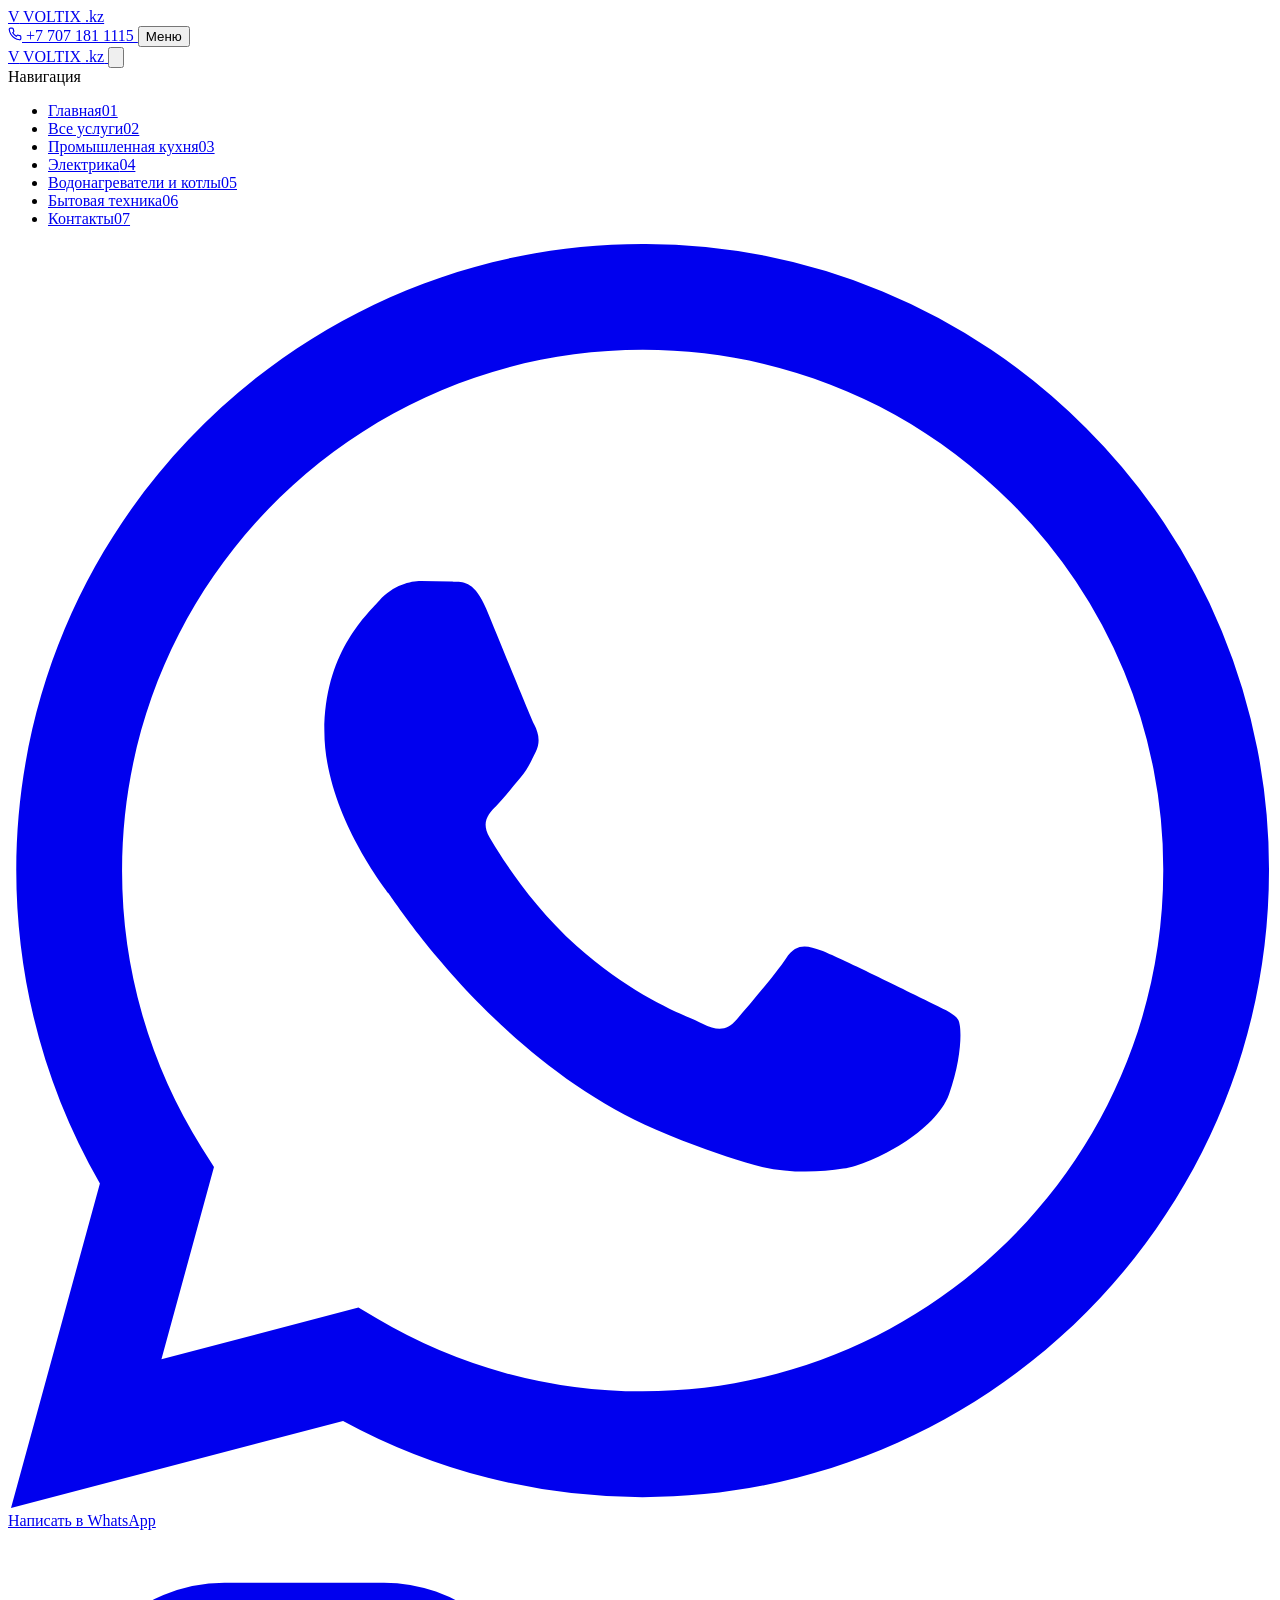
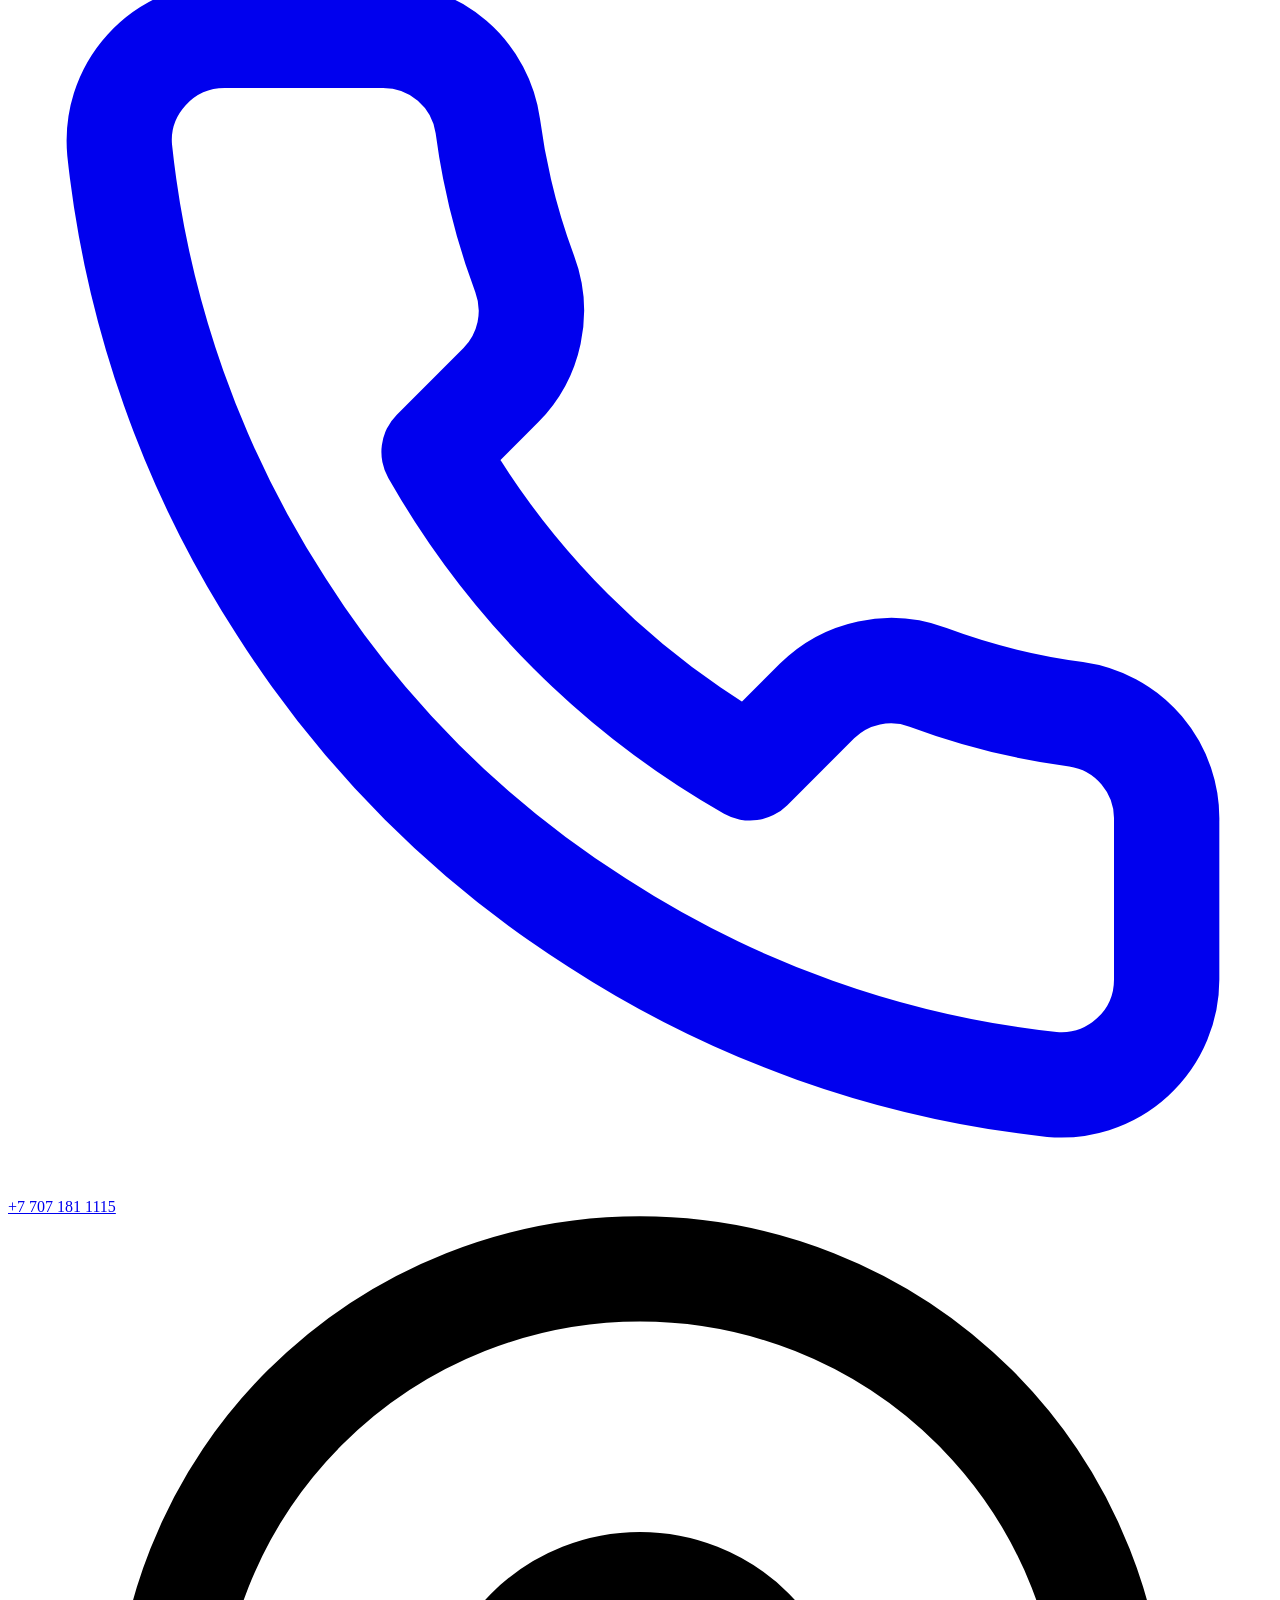
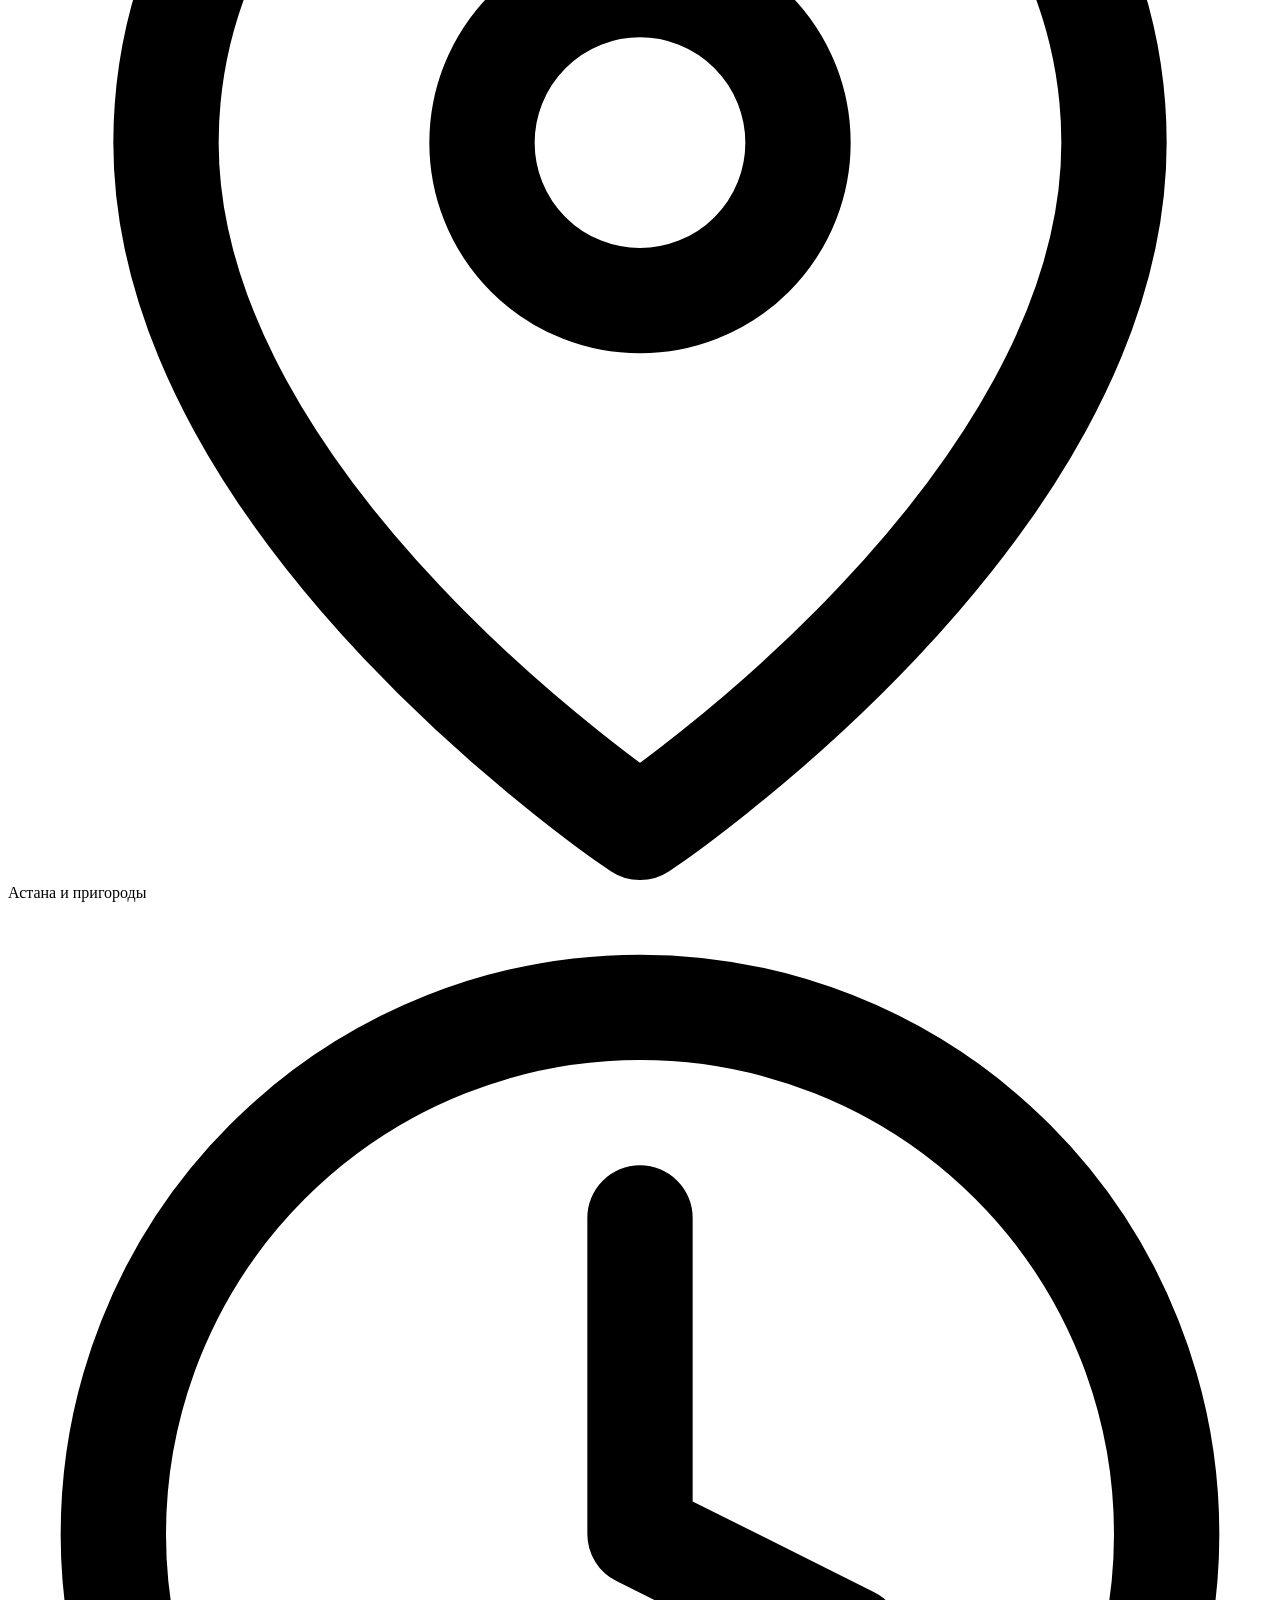
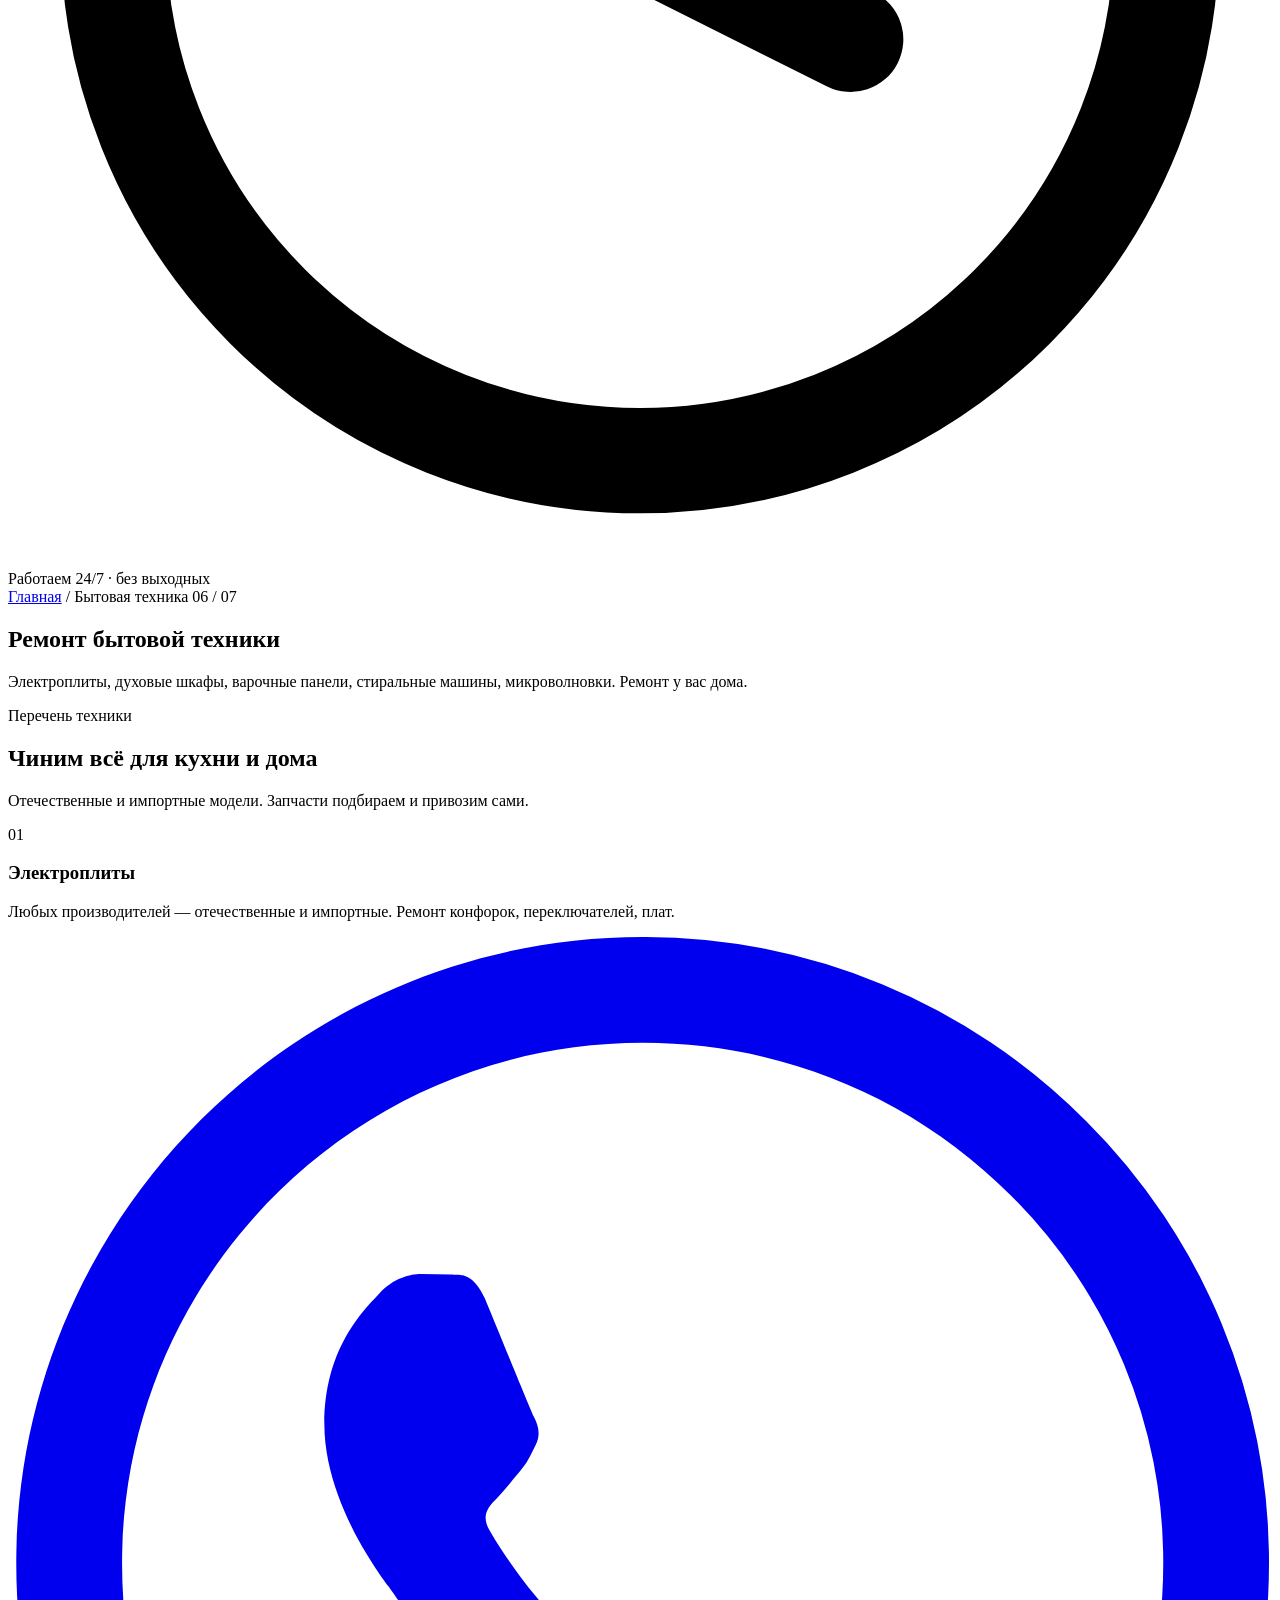
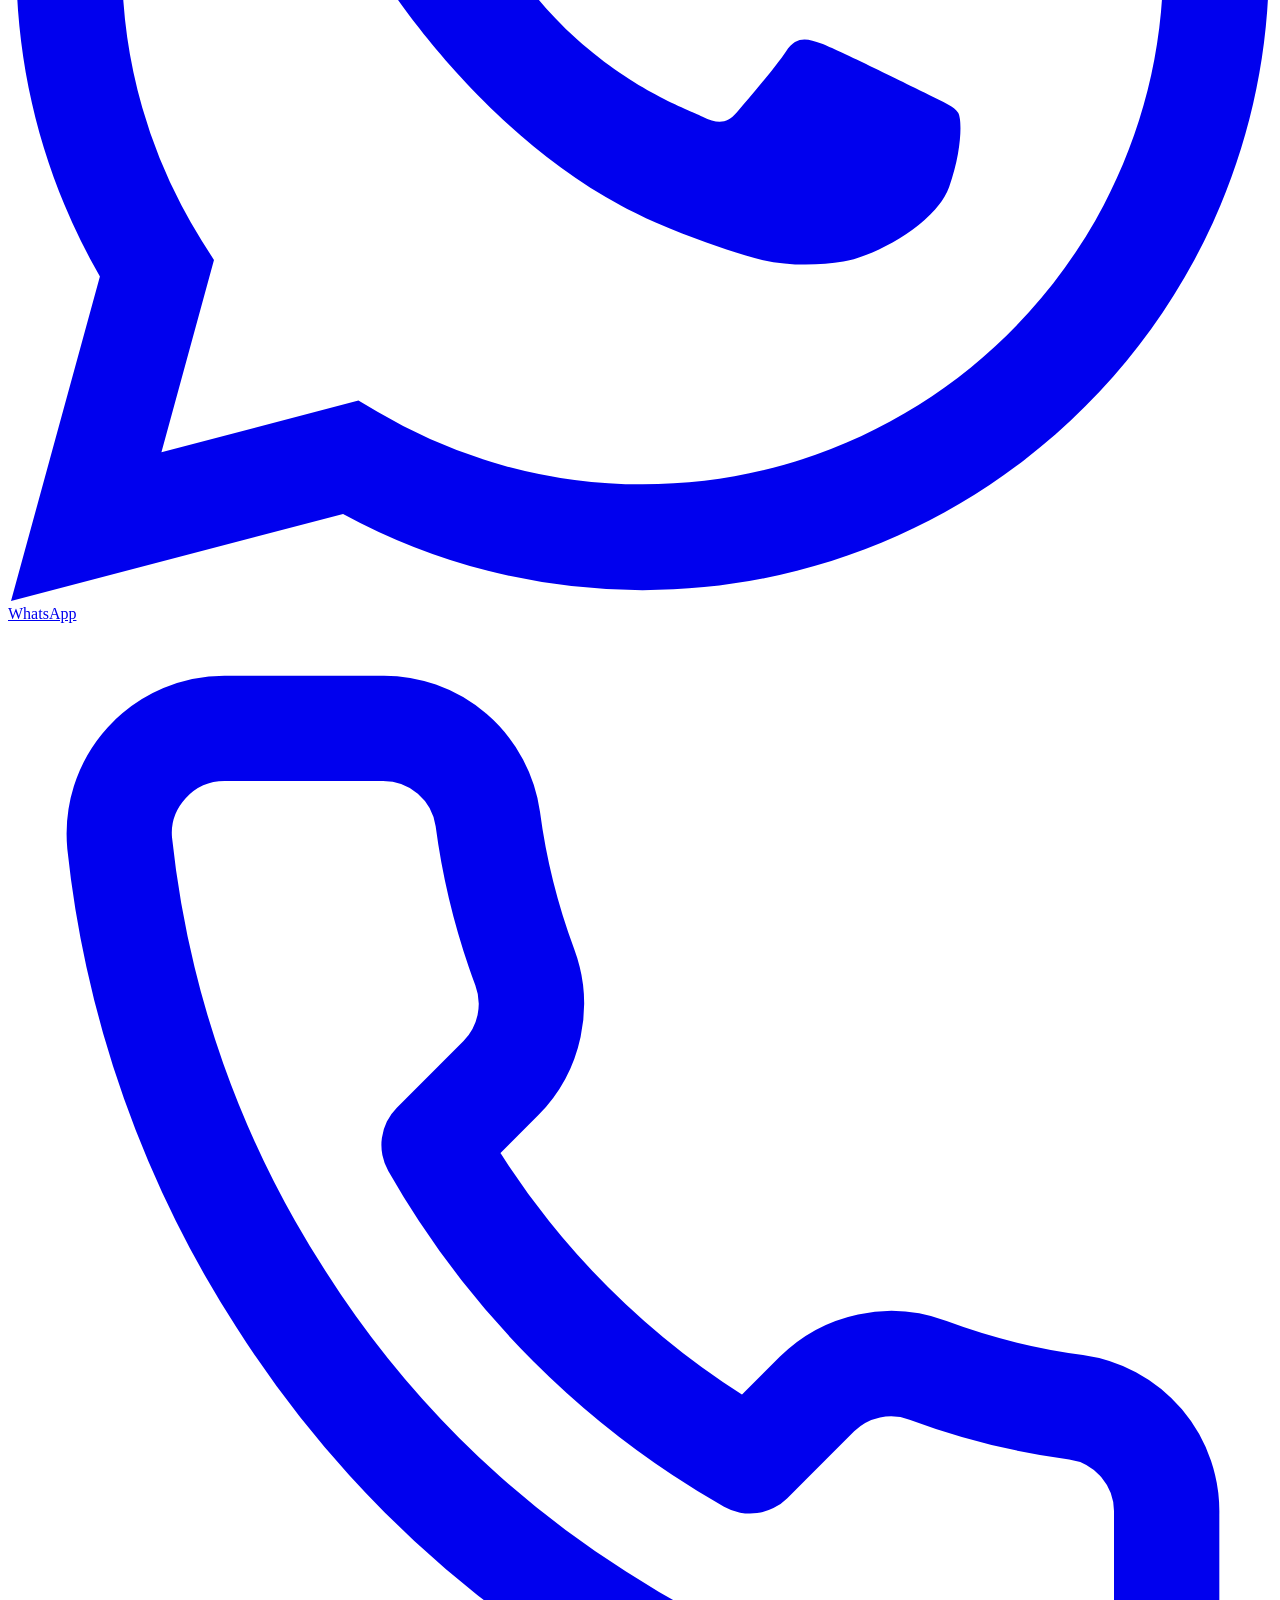
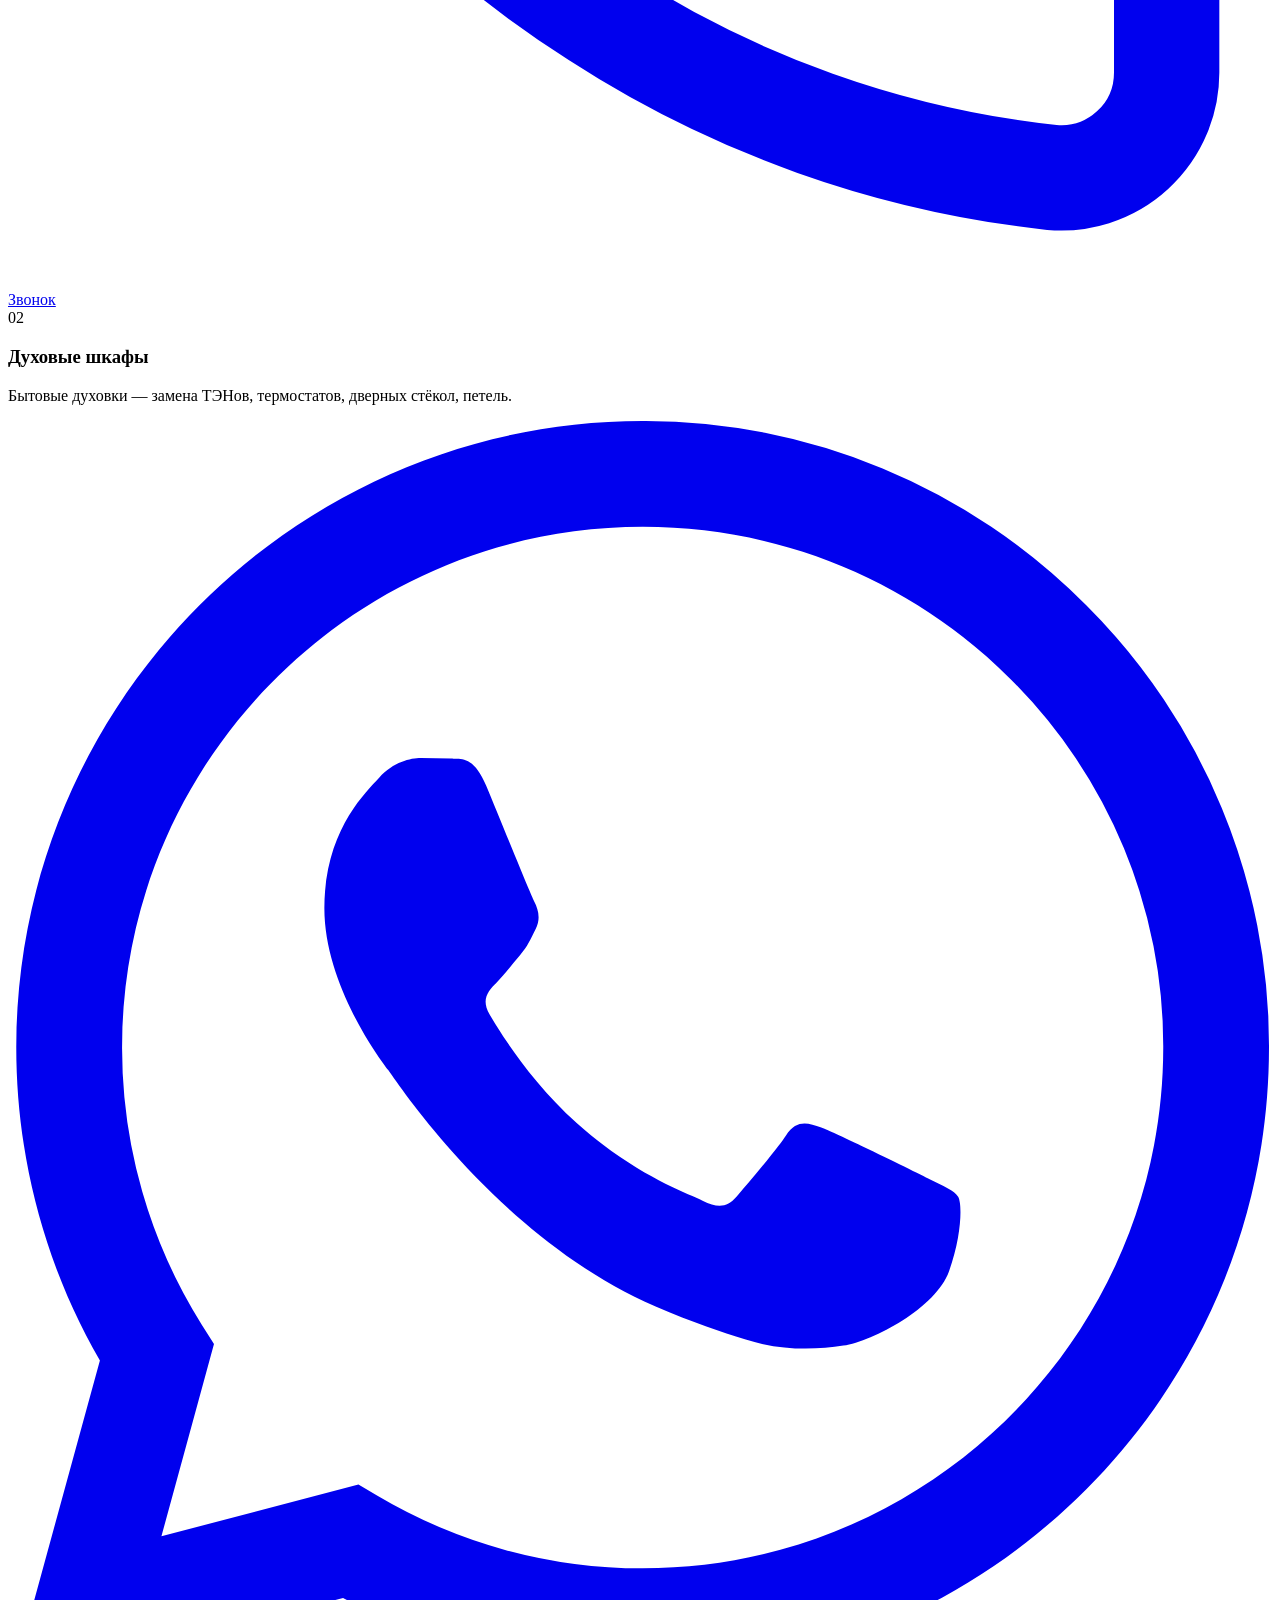
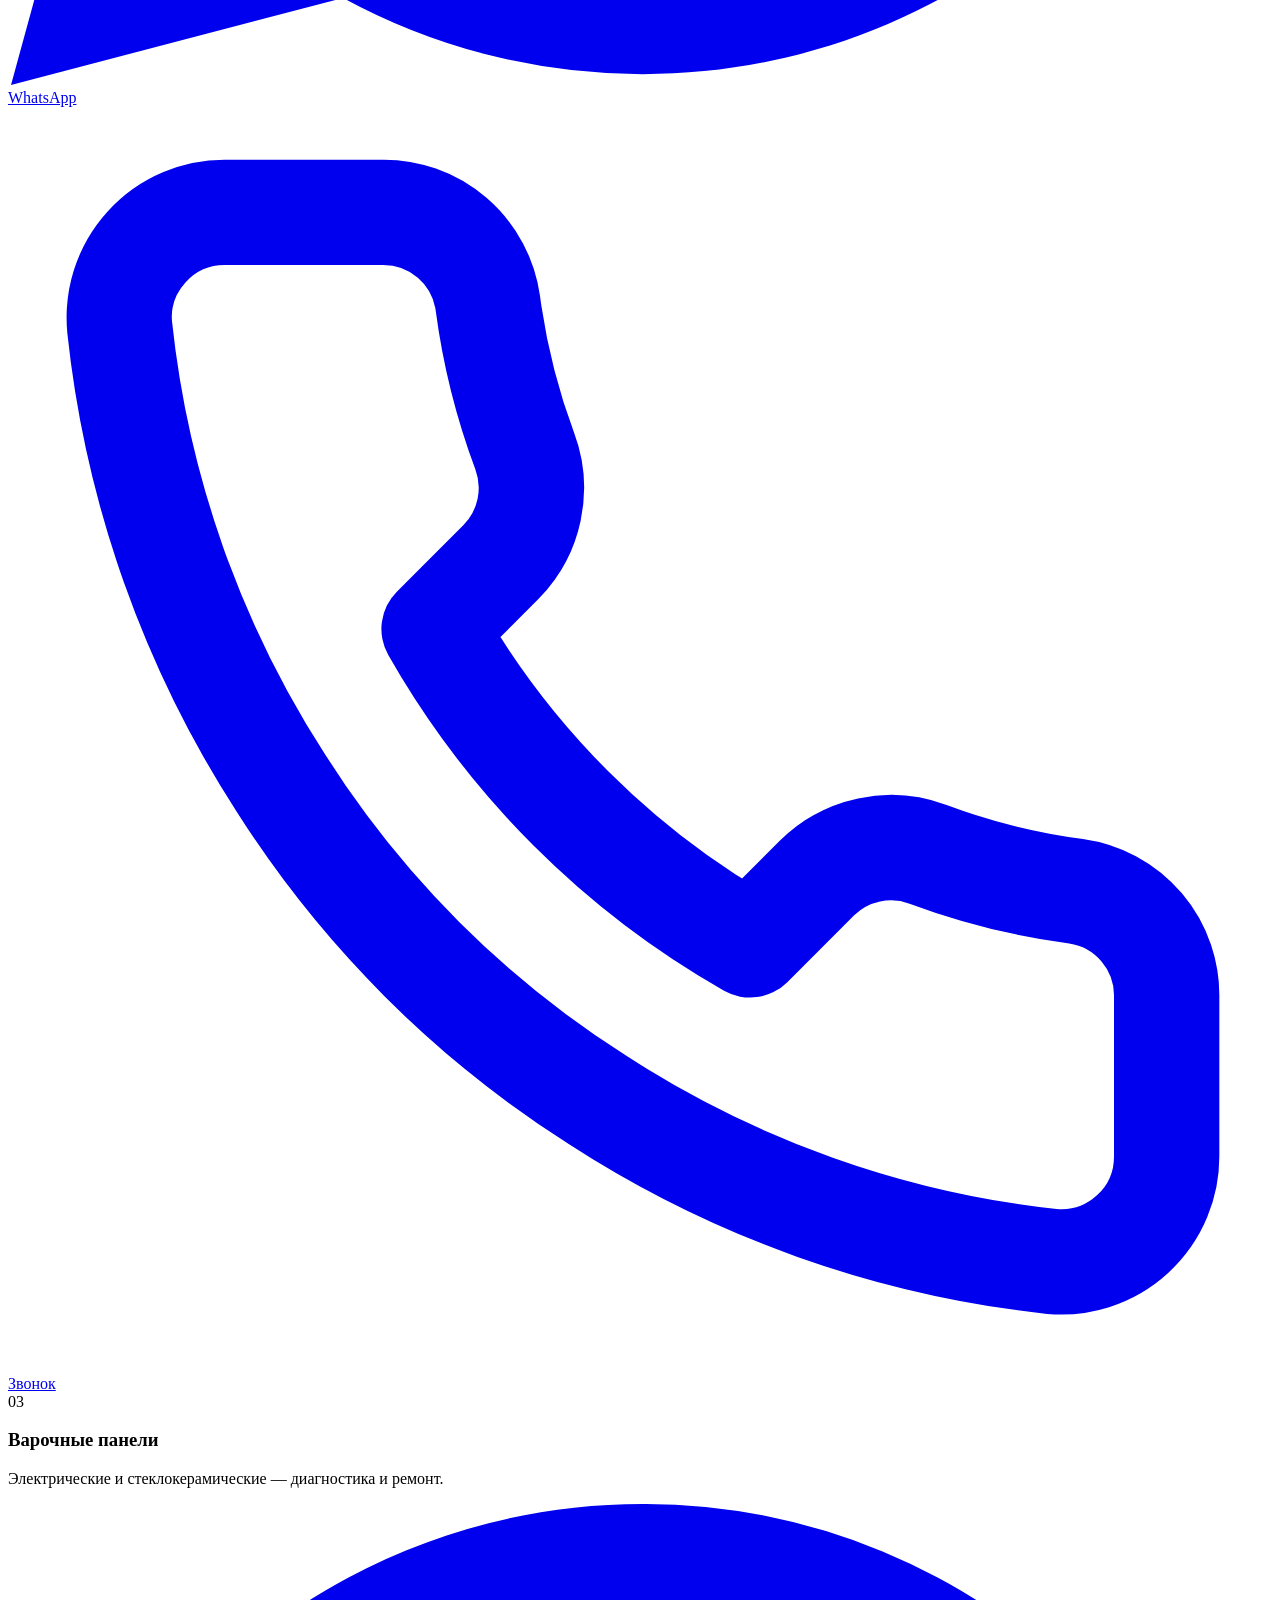
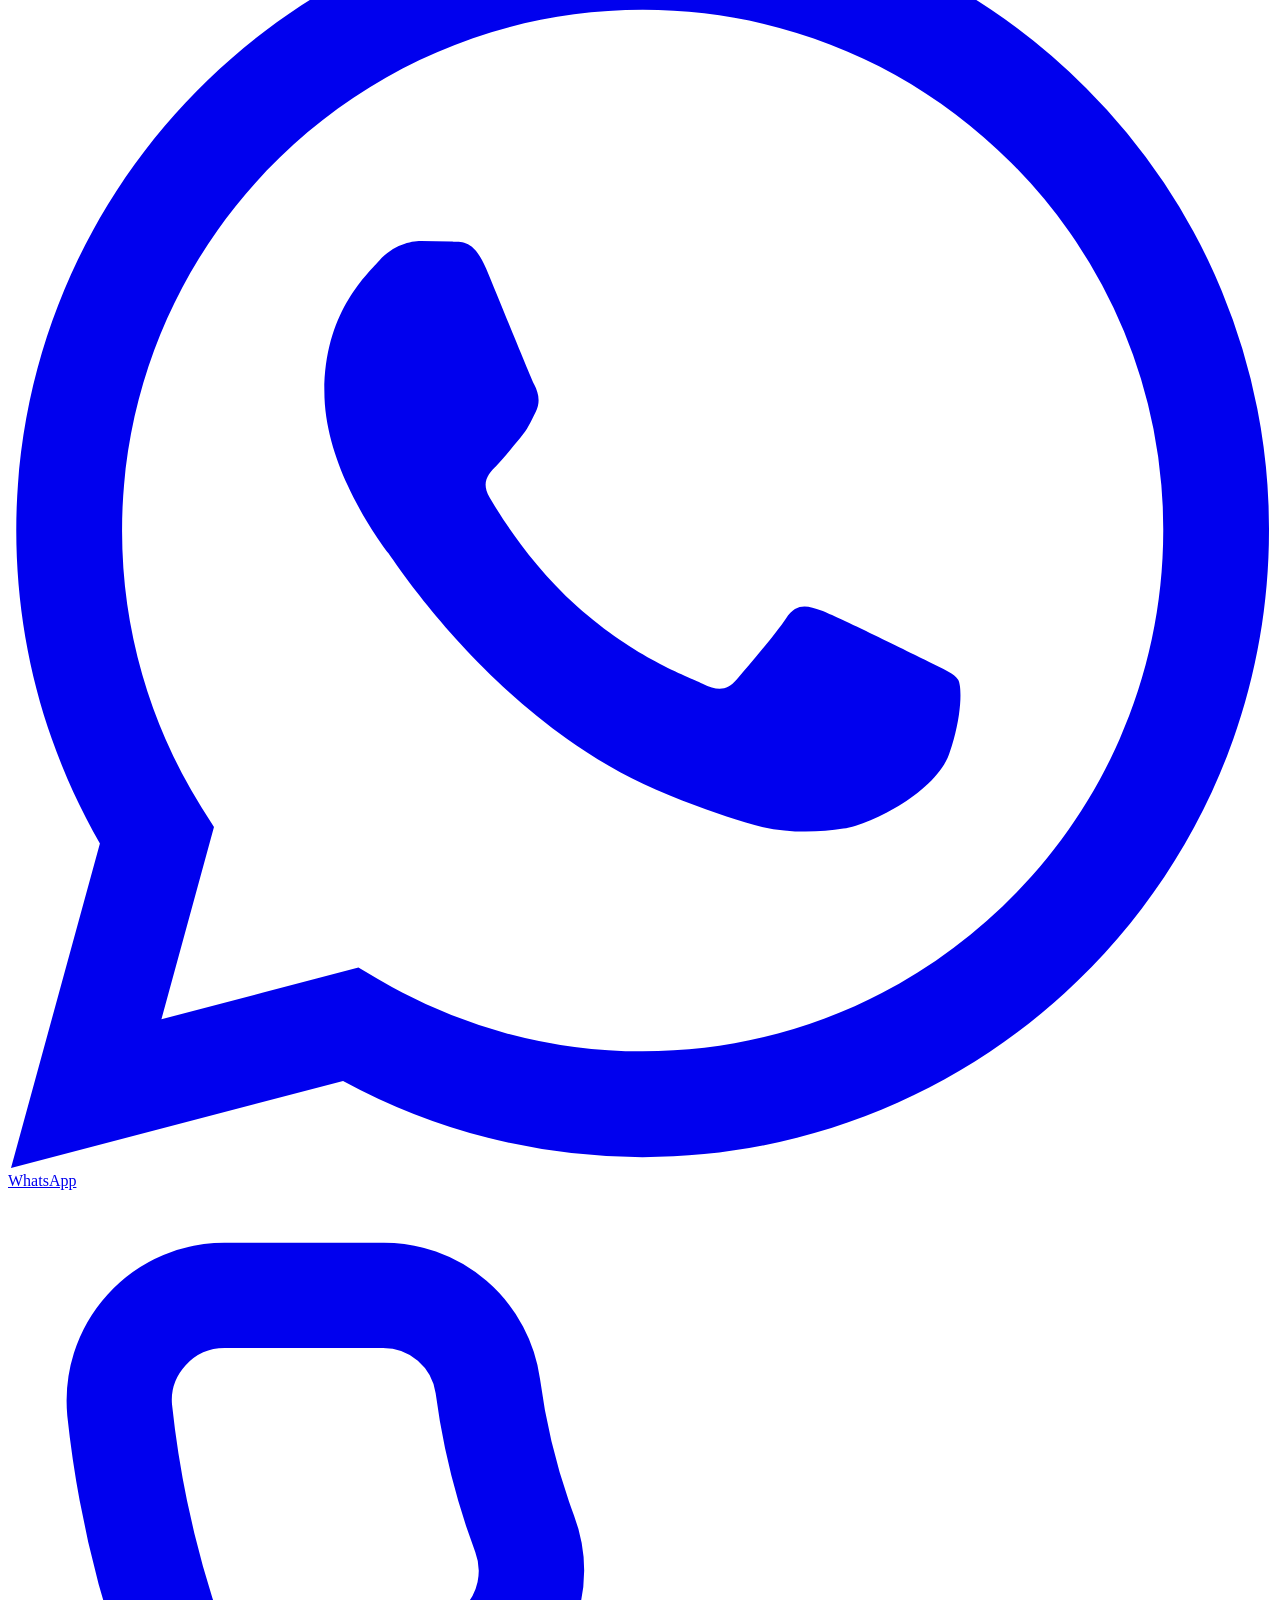
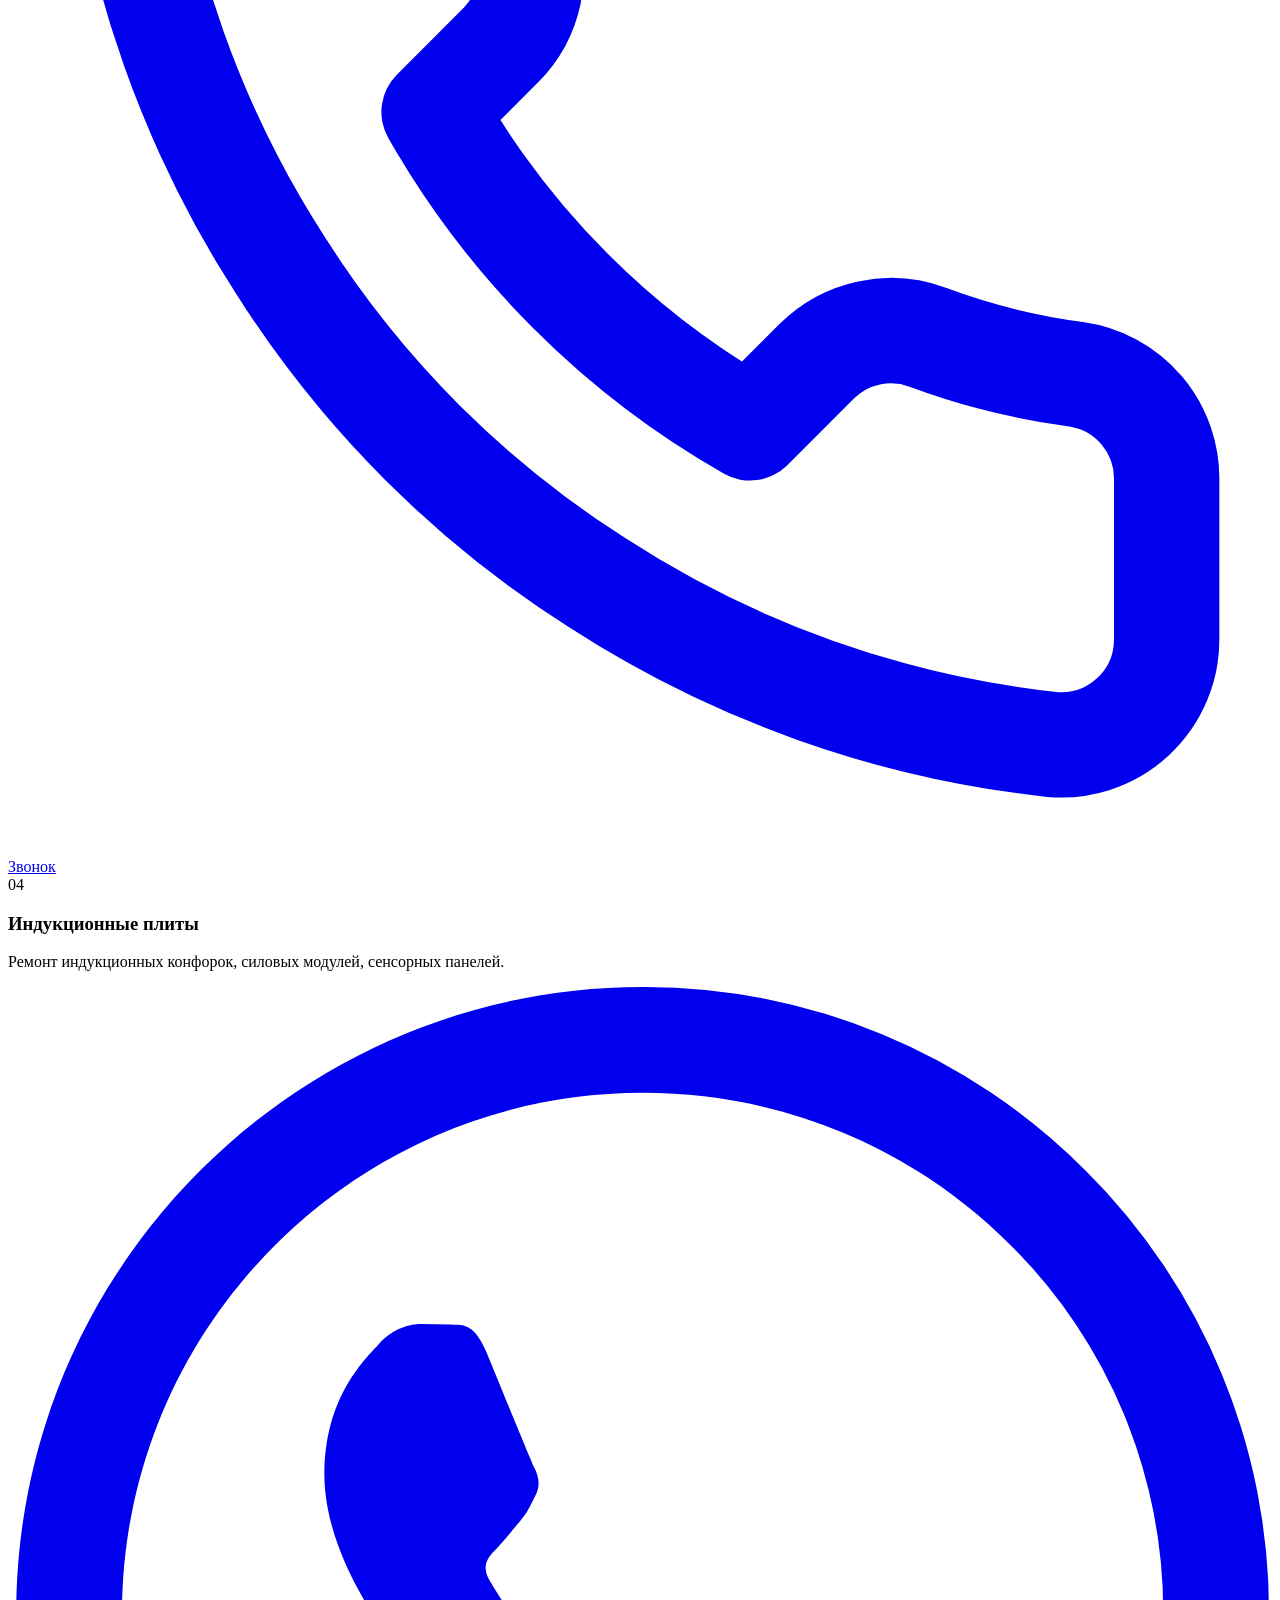
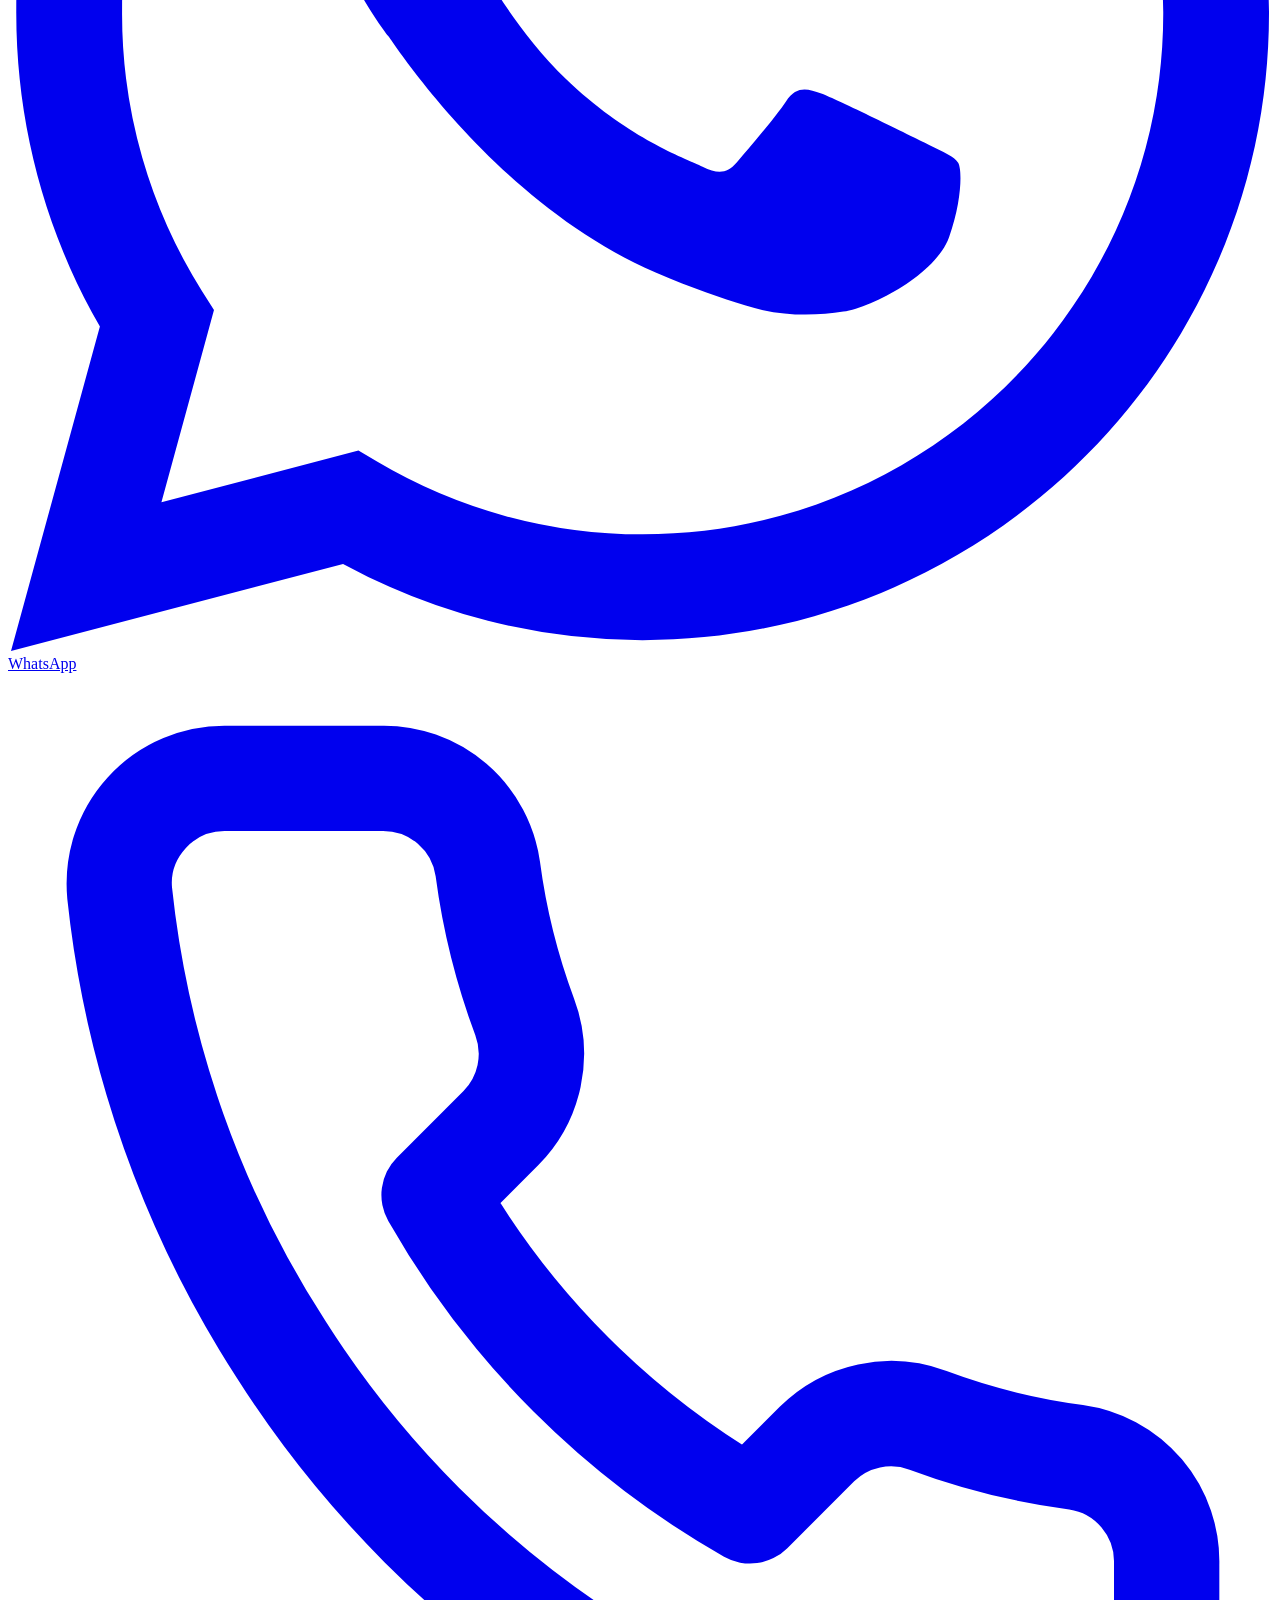
==== appliances.html @ 79b9b377 "Add files via upload" ====
<!DOCTYPE html>
<html lang="ru">
<head>
<meta charset="UTF-8" />
<meta name="viewport" content="width=device-width, initial-scale=1, viewport-fit=cover" />
<meta name="theme-color" content="#0a0a0a" />
<title>Ремонт бытовой техники в Астане | VOLTIX.KZ</title>
<meta name="description" content="Ремонт электроплит, духовых шкафов, варочных панелей, стиральных машин и другой бытовой техники у вас дома." />
<link rel="preconnect" href="https://fonts.googleapis.com" />
<link rel="preconnect" href="https://fonts.gstatic.com" crossorigin />
<link href="https://fonts.googleapis.com/css2?family=Unbounded:wght@500;600;700;800&family=Manrope:wght@400;500;600;700&family=JetBrains+Mono:wght@400;500;600&display=swap" rel="stylesheet" />
<link rel="stylesheet" href="assets/style.css" />
</head>
<body>

<header class="site-header">
  <div class="container header-inner">
    <a href="index.html" class="logo" aria-label="Voltix — на главную">
      <span class="bolt">V</span>
      <span>VOLTIX</span>
      <span class="domain">.kz</span>
    </a>
    <div class="header-right">
      <a href="tel:+77071811115" class="header-phone" aria-label="Позвонить">
        <svg viewBox="0 0 24 24" width="14" height="14" fill="none" stroke="currentColor" stroke-width="2" stroke-linecap="round" stroke-linejoin="round"><path d="M22 16.92v3a2 2 0 0 1-2.18 2 19.79 19.79 0 0 1-8.63-3.07 19.5 19.5 0 0 1-6-6 19.79 19.79 0 0 1-3.07-8.67A2 2 0 0 1 4.11 2h3a2 2 0 0 1 2 1.72 12.84 12.84 0 0 0 .7 2.81 2 2 0 0 1-.45 2.11L8.09 9.91a16 16 0 0 0 6 6l1.27-1.27a2 2 0 0 1 2.11-.45 12.84 12.84 0 0 0 2.81.7A2 2 0 0 1 22 16.92z"/></svg>
        +7 707 181 1115
      </a>
      <button class="menu-btn" data-menu-open aria-label="Открыть меню">
        <span class="lines"><span></span><span></span><span></span></span>
        Меню
      </button>
    </div>
  </div>
</header>

<div class="menu-overlay" data-menu-close></div>
<aside class="menu-panel" aria-label="Главное меню">
  <div class="menu-head">
    <a href="index.html" class="logo">
      <span class="bolt">V</span>
      <span>VOLTIX</span>
      <span class="domain">.kz</span>
    </a>
    <button class="menu-close" data-menu-close aria-label="Закрыть меню">
      <svg viewBox="0 0 24 24" fill="none" stroke="currentColor" stroke-width="2" stroke-linecap="round" stroke-linejoin="round"><path d="M18 6 6 18M6 6l12 12"/></svg>
    </button>
  </div>
  <nav class="menu-nav">
    <div class="menu-section-title">Навигация</div>
    <ul class="menu-list">
      <li><a href="index.html" data-nav><span>Главная</span><span class="num">01</span></a></li>
      <li><a href="services.html" data-nav><span>Все услуги</span><span class="num">02</span></a></li>
      <li><a href="industrial.html" data-nav><span>Промышленная кухня</span><span class="num">03</span></a></li>
      <li><a href="electrical.html" data-nav><span>Электрика</span><span class="num">04</span></a></li>
      <li><a href="water-heaters.html" data-nav><span>Водонагреватели и котлы</span><span class="num">05</span></a></li>
      <li><a href="appliances.html" data-nav><span>Бытовая техника</span><span class="num">06</span></a></li>
      <li><a href="contacts.html" data-nav><span>Контакты</span><span class="num">07</span></a></li>
    </ul>
  </nav>
  <div class="menu-foot">
    <a href="#" class="btn btn-primary btn-block" data-wa="Здравствуйте! Подскажите по услугам Voltix.">
      <svg viewBox="0 0 24 24" fill="currentColor"><path d="M17.472 14.382c-.297-.149-1.758-.867-2.03-.967-.273-.099-.471-.148-.67.15-.197.297-.767.966-.94 1.164-.173.199-.347.223-.644.075-.297-.15-1.255-.463-2.39-1.475-.883-.788-1.48-1.761-1.653-2.059-.173-.297-.018-.458.13-.606.134-.133.298-.347.446-.52.149-.174.198-.298.298-.497.099-.198.05-.371-.025-.52-.075-.149-.669-1.612-.916-2.207-.242-.579-.487-.5-.669-.51l-.57-.01c-.198 0-.52.074-.792.372s-1.04 1.016-1.04 2.479 1.065 2.876 1.213 3.074c.149.198 2.095 3.2 5.077 4.487.709.306 1.262.489 1.694.625.712.227 1.36.195 1.871.118.571-.085 1.758-.719 2.006-1.413.248-.694.248-1.289.173-1.413-.074-.124-.272-.198-.57-.347m-5.421 7.403h-.004a9.87 9.87 0 0 1-5.031-1.378l-.361-.214-3.741.982.998-3.648-.235-.374a9.86 9.86 0 0 1-1.51-5.26c.001-5.45 4.436-9.884 9.888-9.884 2.64 0 5.122 1.03 6.988 2.898a9.825 9.825 0 0 1 2.893 6.994c-.003 5.45-4.437 9.884-9.885 9.884m8.413-18.297A11.815 11.815 0 0 0 12.05 0C5.495 0 .16 5.335.157 11.892c0 2.096.547 4.142 1.588 5.945L.057 24l6.305-1.654a11.882 11.882 0 0 0 5.683 1.448h.005c6.554 0 11.89-5.335 11.893-11.893A11.821 11.821 0 0 0 20.464 3.488"/></svg>
      Написать в WhatsApp
    </a>
    <a href="tel:+77071811115" class="btn btn-outline btn-block">
      <svg viewBox="0 0 24 24" fill="none" stroke="currentColor" stroke-width="2" stroke-linecap="round" stroke-linejoin="round"><path d="M22 16.92v3a2 2 0 0 1-2.18 2 19.79 19.79 0 0 1-8.63-3.07 19.5 19.5 0 0 1-6-6 19.79 19.79 0 0 1-3.07-8.67A2 2 0 0 1 4.11 2h3a2 2 0 0 1 2 1.72 12.84 12.84 0 0 0 .7 2.81 2 2 0 0 1-.45 2.11L8.09 9.91a16 16 0 0 0 6 6l1.27-1.27a2 2 0 0 1 2.11-.45 12.84 12.84 0 0 0 2.81.7A2 2 0 0 1 22 16.92z"/></svg>
      +7 707 181 1115
    </a>
    <div class="contact-line">
      <svg viewBox="0 0 24 24" fill="none" stroke="currentColor" stroke-width="2" stroke-linecap="round" stroke-linejoin="round"><path d="M21 10c0 7-9 13-9 13s-9-6-9-13a9 9 0 0 1 18 0z"/><circle cx="12" cy="10" r="3"/></svg>
      Астана и пригороды
    </div>
    <div class="contact-line">
      <svg viewBox="0 0 24 24" fill="none" stroke="currentColor" stroke-width="2" stroke-linecap="round" stroke-linejoin="round"><circle cx="12" cy="12" r="10"/><polyline points="12 6 12 12 16 14"/></svg>
      Работаем 24/7 · без выходных
    </div>
  </div>
</aside>

<main>
<section class="page-hero">
  <div class="container">
    <div class="page-crumbs fade-up">
      <a href="index.html">Главная</a>
      <span>/</span>
      <span>Бытовая техника</span>
      <span style="margin-left:auto;" class="dim">06 / 07</span>
    </div>
    <h1 class="fade-up d1">Ремонт бытовой техники</h1>
    <p class="fade-up d2">Электроплиты, духовые шкафы, варочные панели, стиральные машины, микроволновки. Ремонт у вас дома.</p>
  </div>
</section><section class="section">
  <div class="container">
    <div class="section-head">
      <div class="text">
        <span class="eyebrow">Перечень техники</span>
        <h2>Чиним всё для кухни и дома</h2>
        <p>Отечественные и импортные модели. Запчасти подбираем и привозим сами.</p>
      </div>
    </div>

    <div class="service-list">
      <div class="service-row">
  <div>
    <span class="row-num">01</span>
    <h3>Электроплиты</h3>
    <p>Любых производителей — отечественные и импортные. Ремонт конфорок, переключателей, плат.</p>
  </div>
  <div class="row-actions">
    <a href="#" class="btn btn-primary btn-sm" data-wa="Здравствуйте! Сломалась электроплита. Опишу модель.">
      <svg viewBox="0 0 24 24" fill="currentColor"><path d="M17.472 14.382c-.297-.149-1.758-.867-2.03-.967-.273-.099-.471-.148-.67.15-.197.297-.767.966-.94 1.164-.173.199-.347.223-.644.075-.297-.15-1.255-.463-2.39-1.475-.883-.788-1.48-1.761-1.653-2.059-.173-.297-.018-.458.13-.606.134-.133.298-.347.446-.52.149-.174.198-.298.298-.497.099-.198.05-.371-.025-.52-.075-.149-.669-1.612-.916-2.207-.242-.579-.487-.5-.669-.51l-.57-.01c-.198 0-.52.074-.792.372s-1.04 1.016-1.04 2.479 1.065 2.876 1.213 3.074c.149.198 2.095 3.2 5.077 4.487.709.306 1.262.489 1.694.625.712.227 1.36.195 1.871.118.571-.085 1.758-.719 2.006-1.413.248-.694.248-1.289.173-1.413-.074-.124-.272-.198-.57-.347m-5.421 7.403h-.004a9.87 9.87 0 0 1-5.031-1.378l-.361-.214-3.741.982.998-3.648-.235-.374a9.86 9.86 0 0 1-1.51-5.26c.001-5.45 4.436-9.884 9.888-9.884 2.64 0 5.122 1.03 6.988 2.898a9.825 9.825 0 0 1 2.893 6.994c-.003 5.45-4.437 9.884-9.885 9.884m8.413-18.297A11.815 11.815 0 0 0 12.05 0C5.495 0 .16 5.335.157 11.892c0 2.096.547 4.142 1.588 5.945L.057 24l6.305-1.654a11.882 11.882 0 0 0 5.683 1.448h.005c6.554 0 11.89-5.335 11.893-11.893A11.821 11.821 0 0 0 20.464 3.488"/></svg>
      WhatsApp
    </a>
    <a href="tel:+77071811115" class="btn btn-ghost btn-sm">
      <svg viewBox="0 0 24 24" fill="none" stroke="currentColor" stroke-width="2" stroke-linecap="round" stroke-linejoin="round"><path d="M22 16.92v3a2 2 0 0 1-2.18 2 19.79 19.79 0 0 1-8.63-3.07 19.5 19.5 0 0 1-6-6 19.79 19.79 0 0 1-3.07-8.67A2 2 0 0 1 4.11 2h3a2 2 0 0 1 2 1.72 12.84 12.84 0 0 0 .7 2.81 2 2 0 0 1-.45 2.11L8.09 9.91a16 16 0 0 0 6 6l1.27-1.27a2 2 0 0 1 2.11-.45 12.84 12.84 0 0 0 2.81.7A2 2 0 0 1 22 16.92z"/></svg>
      Звонок
    </a>
  </div>
</div>
      <div class="service-row">
  <div>
    <span class="row-num">02</span>
    <h3>Духовые шкафы</h3>
    <p>Бытовые духовки — замена ТЭНов, термостатов, дверных стёкол, петель.</p>
  </div>
  <div class="row-actions">
    <a href="#" class="btn btn-primary btn-sm" data-wa="Здравствуйте! Сломался духовой шкаф.">
      <svg viewBox="0 0 24 24" fill="currentColor"><path d="M17.472 14.382c-.297-.149-1.758-.867-2.03-.967-.273-.099-.471-.148-.67.15-.197.297-.767.966-.94 1.164-.173.199-.347.223-.644.075-.297-.15-1.255-.463-2.39-1.475-.883-.788-1.48-1.761-1.653-2.059-.173-.297-.018-.458.13-.606.134-.133.298-.347.446-.52.149-.174.198-.298.298-.497.099-.198.05-.371-.025-.52-.075-.149-.669-1.612-.916-2.207-.242-.579-.487-.5-.669-.51l-.57-.01c-.198 0-.52.074-.792.372s-1.04 1.016-1.04 2.479 1.065 2.876 1.213 3.074c.149.198 2.095 3.2 5.077 4.487.709.306 1.262.489 1.694.625.712.227 1.36.195 1.871.118.571-.085 1.758-.719 2.006-1.413.248-.694.248-1.289.173-1.413-.074-.124-.272-.198-.57-.347m-5.421 7.403h-.004a9.87 9.87 0 0 1-5.031-1.378l-.361-.214-3.741.982.998-3.648-.235-.374a9.86 9.86 0 0 1-1.51-5.26c.001-5.45 4.436-9.884 9.888-9.884 2.64 0 5.122 1.03 6.988 2.898a9.825 9.825 0 0 1 2.893 6.994c-.003 5.45-4.437 9.884-9.885 9.884m8.413-18.297A11.815 11.815 0 0 0 12.05 0C5.495 0 .16 5.335.157 11.892c0 2.096.547 4.142 1.588 5.945L.057 24l6.305-1.654a11.882 11.882 0 0 0 5.683 1.448h.005c6.554 0 11.89-5.335 11.893-11.893A11.821 11.821 0 0 0 20.464 3.488"/></svg>
      WhatsApp
    </a>
    <a href="tel:+77071811115" class="btn btn-ghost btn-sm">
      <svg viewBox="0 0 24 24" fill="none" stroke="currentColor" stroke-width="2" stroke-linecap="round" stroke-linejoin="round"><path d="M22 16.92v3a2 2 0 0 1-2.18 2 19.79 19.79 0 0 1-8.63-3.07 19.5 19.5 0 0 1-6-6 19.79 19.79 0 0 1-3.07-8.67A2 2 0 0 1 4.11 2h3a2 2 0 0 1 2 1.72 12.84 12.84 0 0 0 .7 2.81 2 2 0 0 1-.45 2.11L8.09 9.91a16 16 0 0 0 6 6l1.27-1.27a2 2 0 0 1 2.11-.45 12.84 12.84 0 0 0 2.81.7A2 2 0 0 1 22 16.92z"/></svg>
      Звонок
    </a>
  </div>
</div>
      <div class="service-row">
  <div>
    <span class="row-num">03</span>
    <h3>Варочные панели</h3>
    <p>Электрические и стеклокерамические — диагностика и ремонт.</p>
  </div>
  <div class="row-actions">
    <a href="#" class="btn btn-primary btn-sm" data-wa="Здравствуйте! Сломалась варочная панель.">
      <svg viewBox="0 0 24 24" fill="currentColor"><path d="M17.472 14.382c-.297-.149-1.758-.867-2.03-.967-.273-.099-.471-.148-.67.15-.197.297-.767.966-.94 1.164-.173.199-.347.223-.644.075-.297-.15-1.255-.463-2.39-1.475-.883-.788-1.48-1.761-1.653-2.059-.173-.297-.018-.458.13-.606.134-.133.298-.347.446-.52.149-.174.198-.298.298-.497.099-.198.05-.371-.025-.52-.075-.149-.669-1.612-.916-2.207-.242-.579-.487-.5-.669-.51l-.57-.01c-.198 0-.52.074-.792.372s-1.04 1.016-1.04 2.479 1.065 2.876 1.213 3.074c.149.198 2.095 3.2 5.077 4.487.709.306 1.262.489 1.694.625.712.227 1.36.195 1.871.118.571-.085 1.758-.719 2.006-1.413.248-.694.248-1.289.173-1.413-.074-.124-.272-.198-.57-.347m-5.421 7.403h-.004a9.87 9.87 0 0 1-5.031-1.378l-.361-.214-3.741.982.998-3.648-.235-.374a9.86 9.86 0 0 1-1.51-5.26c.001-5.45 4.436-9.884 9.888-9.884 2.64 0 5.122 1.03 6.988 2.898a9.825 9.825 0 0 1 2.893 6.994c-.003 5.45-4.437 9.884-9.885 9.884m8.413-18.297A11.815 11.815 0 0 0 12.05 0C5.495 0 .16 5.335.157 11.892c0 2.096.547 4.142 1.588 5.945L.057 24l6.305-1.654a11.882 11.882 0 0 0 5.683 1.448h.005c6.554 0 11.89-5.335 11.893-11.893A11.821 11.821 0 0 0 20.464 3.488"/></svg>
      WhatsApp
    </a>
    <a href="tel:+77071811115" class="btn btn-ghost btn-sm">
      <svg viewBox="0 0 24 24" fill="none" stroke="currentColor" stroke-width="2" stroke-linecap="round" stroke-linejoin="round"><path d="M22 16.92v3a2 2 0 0 1-2.18 2 19.79 19.79 0 0 1-8.63-3.07 19.5 19.5 0 0 1-6-6 19.79 19.79 0 0 1-3.07-8.67A2 2 0 0 1 4.11 2h3a2 2 0 0 1 2 1.72 12.84 12.84 0 0 0 .7 2.81 2 2 0 0 1-.45 2.11L8.09 9.91a16 16 0 0 0 6 6l1.27-1.27a2 2 0 0 1 2.11-.45 12.84 12.84 0 0 0 2.81.7A2 2 0 0 1 22 16.92z"/></svg>
      Звонок
    </a>
  </div>
</div>
      <div class="service-row">
  <div>
    <span class="row-num">04</span>
    <h3>Индукционные плиты</h3>
    <p>Ремонт индукционных конфорок, силовых модулей, сенсорных панелей.</p>
  </div>
  <div class="row-actions">
    <a href="#" class="btn btn-primary btn-sm" data-wa="Здравствуйте! Нужен ремонт индукционной плиты.">
      <svg viewBox="0 0 24 24" fill="currentColor"><path d="M17.472 14.382c-.297-.149-1.758-.867-2.03-.967-.273-.099-.471-.148-.67.15-.197.297-.767.966-.94 1.164-.173.199-.347.223-.644.075-.297-.15-1.255-.463-2.39-1.475-.883-.788-1.48-1.761-1.653-2.059-.173-.297-.018-.458.13-.606.134-.133.298-.347.446-.52.149-.174.198-.298.298-.497.099-.198.05-.371-.025-.52-.075-.149-.669-1.612-.916-2.207-.242-.579-.487-.5-.669-.51l-.57-.01c-.198 0-.52.074-.792.372s-1.04 1.016-1.04 2.479 1.065 2.876 1.213 3.074c.149.198 2.095 3.2 5.077 4.487.709.306 1.262.489 1.694.625.712.227 1.36.195 1.871.118.571-.085 1.758-.719 2.006-1.413.248-.694.248-1.289.173-1.413-.074-.124-.272-.198-.57-.347m-5.421 7.403h-.004a9.87 9.87 0 0 1-5.031-1.378l-.361-.214-3.741.982.998-3.648-.235-.374a9.86 9.86 0 0 1-1.51-5.26c.001-5.45 4.436-9.884 9.888-9.884 2.64 0 5.122 1.03 6.988 2.898a9.825 9.825 0 0 1 2.893 6.994c-.003 5.45-4.437 9.884-9.885 9.884m8.413-18.297A11.815 11.815 0 0 0 12.05 0C5.495 0 .16 5.335.157 11.892c0 2.096.547 4.142 1.588 5.945L.057 24l6.305-1.654a11.882 11.882 0 0 0 5.683 1.448h.005c6.554 0 11.89-5.335 11.893-11.893A11.821 11.821 0 0 0 20.464 3.488"/></svg>
      WhatsApp
    </a>
    <a href="tel:+77071811115" class="btn btn-ghost btn-sm">
      <svg viewBox="0 0 24 24" fill="none" stroke="currentColor" stroke-width="2" stroke-linecap="round" stroke-linejoin="round"><path d="M22 16.92v3a2 2 0 0 1-2.18 2 19.79 19.79 0 0 1-8.63-3.07 19.5 19.5 0 0 1-6-6 19.79 19.79 0 0 1-3.07-8.67A2 2 0 0 1 4.11 2h3a2 2 0 0 1 2 1.72 12.84 12.84 0 0 0 .7 2.81 2 2 0 0 1-.45 2.11L8.09 9.91a16 16 0 0 0 6 6l1.27-1.27a2 2 0 0 1 2.11-.45 12.84 12.84 0 0 0 2.81.7A2 2 0 0 1 22 16.92z"/></svg>
      Звонок
    </a>
  </div>
</div>
      <div class="service-row">
  <div>
    <span class="row-num">05</span>
    <h3>Газовые плиты</h3>
    <p>Электроподжиг, газоконтрольная аппаратура, замена форсунок, регулировка.</p>
  </div>
  <div class="row-actions">
    <a href="#" class="btn btn-primary btn-sm" data-wa="Здравствуйте! Нужен ремонт газовой плиты.">
      <svg viewBox="0 0 24 24" fill="currentColor"><path d="M17.472 14.382c-.297-.149-1.758-.867-2.03-.967-.273-.099-.471-.148-.67.15-.197.297-.767.966-.94 1.164-.173.199-.347.223-.644.075-.297-.15-1.255-.463-2.39-1.475-.883-.788-1.48-1.761-1.653-2.059-.173-.297-.018-.458.13-.606.134-.133.298-.347.446-.52.149-.174.198-.298.298-.497.099-.198.05-.371-.025-.52-.075-.149-.669-1.612-.916-2.207-.242-.579-.487-.5-.669-.51l-.57-.01c-.198 0-.52.074-.792.372s-1.04 1.016-1.04 2.479 1.065 2.876 1.213 3.074c.149.198 2.095 3.2 5.077 4.487.709.306 1.262.489 1.694.625.712.227 1.36.195 1.871.118.571-.085 1.758-.719 2.006-1.413.248-.694.248-1.289.173-1.413-.074-.124-.272-.198-.57-.347m-5.421 7.403h-.004a9.87 9.87 0 0 1-5.031-1.378l-.361-.214-3.741.982.998-3.648-.235-.374a9.86 9.86 0 0 1-1.51-5.26c.001-5.45 4.436-9.884 9.888-9.884 2.64 0 5.122 1.03 6.988 2.898a9.825 9.825 0 0 1 2.893 6.994c-.003 5.45-4.437 9.884-9.885 9.884m8.413-18.297A11.815 11.815 0 0 0 12.05 0C5.495 0 .16 5.335.157 11.892c0 2.096.547 4.142 1.588 5.945L.057 24l6.305-1.654a11.882 11.882 0 0 0 5.683 1.448h.005c6.554 0 11.89-5.335 11.893-11.893A11.821 11.821 0 0 0 20.464 3.488"/></svg>
      WhatsApp
    </a>
    <a href="tel:+77071811115" class="btn btn-ghost btn-sm">
      <svg viewBox="0 0 24 24" fill="none" stroke="currentColor" stroke-width="2" stroke-linecap="round" stroke-linejoin="round"><path d="M22 16.92v3a2 2 0 0 1-2.18 2 19.79 19.79 0 0 1-8.63-3.07 19.5 19.5 0 0 1-6-6 19.79 19.79 0 0 1-3.07-8.67A2 2 0 0 1 4.11 2h3a2 2 0 0 1 2 1.72 12.84 12.84 0 0 0 .7 2.81 2 2 0 0 1-.45 2.11L8.09 9.91a16 16 0 0 0 6 6l1.27-1.27a2 2 0 0 1 2.11-.45 12.84 12.84 0 0 0 2.81.7A2 2 0 0 1 22 16.92z"/></svg>
      Звонок
    </a>
  </div>
</div>
      <div class="service-row">
  <div>
    <span class="row-num">06</span>
    <h3>Стиральные машины</h3>
    <p>Подшипники, ТЭНы, насосы, платы управления, замена амортизаторов.</p>
  </div>
  <div class="row-actions">
    <a href="#" class="btn btn-primary btn-sm" data-wa="Здравствуйте! Сломалась стиральная машина.">
      <svg viewBox="0 0 24 24" fill="currentColor"><path d="M17.472 14.382c-.297-.149-1.758-.867-2.03-.967-.273-.099-.471-.148-.67.15-.197.297-.767.966-.94 1.164-.173.199-.347.223-.644.075-.297-.15-1.255-.463-2.39-1.475-.883-.788-1.48-1.761-1.653-2.059-.173-.297-.018-.458.13-.606.134-.133.298-.347.446-.52.149-.174.198-.298.298-.497.099-.198.05-.371-.025-.52-.075-.149-.669-1.612-.916-2.207-.242-.579-.487-.5-.669-.51l-.57-.01c-.198 0-.52.074-.792.372s-1.04 1.016-1.04 2.479 1.065 2.876 1.213 3.074c.149.198 2.095 3.2 5.077 4.487.709.306 1.262.489 1.694.625.712.227 1.36.195 1.871.118.571-.085 1.758-.719 2.006-1.413.248-.694.248-1.289.173-1.413-.074-.124-.272-.198-.57-.347m-5.421 7.403h-.004a9.87 9.87 0 0 1-5.031-1.378l-.361-.214-3.741.982.998-3.648-.235-.374a9.86 9.86 0 0 1-1.51-5.26c.001-5.45 4.436-9.884 9.888-9.884 2.64 0 5.122 1.03 6.988 2.898a9.825 9.825 0 0 1 2.893 6.994c-.003 5.45-4.437 9.884-9.885 9.884m8.413-18.297A11.815 11.815 0 0 0 12.05 0C5.495 0 .16 5.335.157 11.892c0 2.096.547 4.142 1.588 5.945L.057 24l6.305-1.654a11.882 11.882 0 0 0 5.683 1.448h.005c6.554 0 11.89-5.335 11.893-11.893A11.821 11.821 0 0 0 20.464 3.488"/></svg>
      WhatsApp
    </a>
    <a href="tel:+77071811115" class="btn btn-ghost btn-sm">
      <svg viewBox="0 0 24 24" fill="none" stroke="currentColor" stroke-width="2" stroke-linecap="round" stroke-linejoin="round"><path d="M22 16.92v3a2 2 0 0 1-2.18 2 19.79 19.79 0 0 1-8.63-3.07 19.5 19.5 0 0 1-6-6 19.79 19.79 0 0 1-3.07-8.67A2 2 0 0 1 4.11 2h3a2 2 0 0 1 2 1.72 12.84 12.84 0 0 0 .7 2.81 2 2 0 0 1-.45 2.11L8.09 9.91a16 16 0 0 0 6 6l1.27-1.27a2 2 0 0 1 2.11-.45 12.84 12.84 0 0 0 2.81.7A2 2 0 0 1 22 16.92z"/></svg>
      Звонок
    </a>
  </div>
</div>
      <div class="service-row">
  <div>
    <span class="row-num">07</span>
    <h3>Микроволновки</h3>
    <p>Магнетроны, трансформаторы, платы и кнопки управления.</p>
  </div>
  <div class="row-actions">
    <a href="#" class="btn btn-primary btn-sm" data-wa="Здравствуйте! Сломалась микроволновка.">
      <svg viewBox="0 0 24 24" fill="currentColor"><path d="M17.472 14.382c-.297-.149-1.758-.867-2.03-.967-.273-.099-.471-.148-.67.15-.197.297-.767.966-.94 1.164-.173.199-.347.223-.644.075-.297-.15-1.255-.463-2.39-1.475-.883-.788-1.48-1.761-1.653-2.059-.173-.297-.018-.458.13-.606.134-.133.298-.347.446-.52.149-.174.198-.298.298-.497.099-.198.05-.371-.025-.52-.075-.149-.669-1.612-.916-2.207-.242-.579-.487-.5-.669-.51l-.57-.01c-.198 0-.52.074-.792.372s-1.04 1.016-1.04 2.479 1.065 2.876 1.213 3.074c.149.198 2.095 3.2 5.077 4.487.709.306 1.262.489 1.694.625.712.227 1.36.195 1.871.118.571-.085 1.758-.719 2.006-1.413.248-.694.248-1.289.173-1.413-.074-.124-.272-.198-.57-.347m-5.421 7.403h-.004a9.87 9.87 0 0 1-5.031-1.378l-.361-.214-3.741.982.998-3.648-.235-.374a9.86 9.86 0 0 1-1.51-5.26c.001-5.45 4.436-9.884 9.888-9.884 2.64 0 5.122 1.03 6.988 2.898a9.825 9.825 0 0 1 2.893 6.994c-.003 5.45-4.437 9.884-9.885 9.884m8.413-18.297A11.815 11.815 0 0 0 12.05 0C5.495 0 .16 5.335.157 11.892c0 2.096.547 4.142 1.588 5.945L.057 24l6.305-1.654a11.882 11.882 0 0 0 5.683 1.448h.005c6.554 0 11.89-5.335 11.893-11.893A11.821 11.821 0 0 0 20.464 3.488"/></svg>
      WhatsApp
    </a>
    <a href="tel:+77071811115" class="btn btn-ghost btn-sm">
      <svg viewBox="0 0 24 24" fill="none" stroke="currentColor" stroke-width="2" stroke-linecap="round" stroke-linejoin="round"><path d="M22 16.92v3a2 2 0 0 1-2.18 2 19.79 19.79 0 0 1-8.63-3.07 19.5 19.5 0 0 1-6-6 19.79 19.79 0 0 1-3.07-8.67A2 2 0 0 1 4.11 2h3a2 2 0 0 1 2 1.72 12.84 12.84 0 0 0 .7 2.81 2 2 0 0 1-.45 2.11L8.09 9.91a16 16 0 0 0 6 6l1.27-1.27a2 2 0 0 1 2.11-.45 12.84 12.84 0 0 0 2.81.7A2 2 0 0 1 22 16.92z"/></svg>
      Звонок
    </a>
  </div>
</div>
      <div class="service-row">
  <div>
    <span class="row-num">08</span>
    <h3>Вытяжки и приточки</h3>
    <p>Двигатели, фильтры, подсветка, замена корпусных элементов.</p>
  </div>
  <div class="row-actions">
    <a href="#" class="btn btn-primary btn-sm" data-wa="Здравствуйте! Нужен ремонт вытяжки/приточки.">
      <svg viewBox="0 0 24 24" fill="currentColor"><path d="M17.472 14.382c-.297-.149-1.758-.867-2.03-.967-.273-.099-.471-.148-.67.15-.197.297-.767.966-.94 1.164-.173.199-.347.223-.644.075-.297-.15-1.255-.463-2.39-1.475-.883-.788-1.48-1.761-1.653-2.059-.173-.297-.018-.458.13-.606.134-.133.298-.347.446-.52.149-.174.198-.298.298-.497.099-.198.05-.371-.025-.52-.075-.149-.669-1.612-.916-2.207-.242-.579-.487-.5-.669-.51l-.57-.01c-.198 0-.52.074-.792.372s-1.04 1.016-1.04 2.479 1.065 2.876 1.213 3.074c.149.198 2.095 3.2 5.077 4.487.709.306 1.262.489 1.694.625.712.227 1.36.195 1.871.118.571-.085 1.758-.719 2.006-1.413.248-.694.248-1.289.173-1.413-.074-.124-.272-.198-.57-.347m-5.421 7.403h-.004a9.87 9.87 0 0 1-5.031-1.378l-.361-.214-3.741.982.998-3.648-.235-.374a9.86 9.86 0 0 1-1.51-5.26c.001-5.45 4.436-9.884 9.888-9.884 2.64 0 5.122 1.03 6.988 2.898a9.825 9.825 0 0 1 2.893 6.994c-.003 5.45-4.437 9.884-9.885 9.884m8.413-18.297A11.815 11.815 0 0 0 12.05 0C5.495 0 .16 5.335.157 11.892c0 2.096.547 4.142 1.588 5.945L.057 24l6.305-1.654a11.882 11.882 0 0 0 5.683 1.448h.005c6.554 0 11.89-5.335 11.893-11.893A11.821 11.821 0 0 0 20.464 3.488"/></svg>
      WhatsApp
    </a>
    <a href="tel:+77071811115" class="btn btn-ghost btn-sm">
      <svg viewBox="0 0 24 24" fill="none" stroke="currentColor" stroke-width="2" stroke-linecap="round" stroke-linejoin="round"><path d="M22 16.92v3a2 2 0 0 1-2.18 2 19.79 19.79 0 0 1-8.63-3.07 19.5 19.5 0 0 1-6-6 19.79 19.79 0 0 1-3.07-8.67A2 2 0 0 1 4.11 2h3a2 2 0 0 1 2 1.72 12.84 12.84 0 0 0 .7 2.81 2 2 0 0 1-.45 2.11L8.09 9.91a16 16 0 0 0 6 6l1.27-1.27a2 2 0 0 1 2.11-.45 12.84 12.84 0 0 0 2.81.7A2 2 0 0 1 22 16.92z"/></svg>
      Звонок
    </a>
  </div>
</div>
      <div class="service-row">
  <div>
    <span class="row-num">09</span>
    <h3>Пылесосы</h3>
    <p>Замена щёток, двигателей, аккумуляторов в беспроводных моделях.</p>
  </div>
  <div class="row-actions">
    <a href="#" class="btn btn-primary btn-sm" data-wa="Здравствуйте! Нужен ремонт пылесоса.">
      <svg viewBox="0 0 24 24" fill="currentColor"><path d="M17.472 14.382c-.297-.149-1.758-.867-2.03-.967-.273-.099-.471-.148-.67.15-.197.297-.767.966-.94 1.164-.173.199-.347.223-.644.075-.297-.15-1.255-.463-2.39-1.475-.883-.788-1.48-1.761-1.653-2.059-.173-.297-.018-.458.13-.606.134-.133.298-.347.446-.52.149-.174.198-.298.298-.497.099-.198.05-.371-.025-.52-.075-.149-.669-1.612-.916-2.207-.242-.579-.487-.5-.669-.51l-.57-.01c-.198 0-.52.074-.792.372s-1.04 1.016-1.04 2.479 1.065 2.876 1.213 3.074c.149.198 2.095 3.2 5.077 4.487.709.306 1.262.489 1.694.625.712.227 1.36.195 1.871.118.571-.085 1.758-.719 2.006-1.413.248-.694.248-1.289.173-1.413-.074-.124-.272-.198-.57-.347m-5.421 7.403h-.004a9.87 9.87 0 0 1-5.031-1.378l-.361-.214-3.741.982.998-3.648-.235-.374a9.86 9.86 0 0 1-1.51-5.26c.001-5.45 4.436-9.884 9.888-9.884 2.64 0 5.122 1.03 6.988 2.898a9.825 9.825 0 0 1 2.893 6.994c-.003 5.45-4.437 9.884-9.885 9.884m8.413-18.297A11.815 11.815 0 0 0 12.05 0C5.495 0 .16 5.335.157 11.892c0 2.096.547 4.142 1.588 5.945L.057 24l6.305-1.654a11.882 11.882 0 0 0 5.683 1.448h.005c6.554 0 11.89-5.335 11.893-11.893A11.821 11.821 0 0 0 20.464 3.488"/></svg>
      WhatsApp
    </a>
    <a href="tel:+77071811115" class="btn btn-ghost btn-sm">
      <svg viewBox="0 0 24 24" fill="none" stroke="currentColor" stroke-width="2" stroke-linecap="round" stroke-linejoin="round"><path d="M22 16.92v3a2 2 0 0 1-2.18 2 19.79 19.79 0 0 1-8.63-3.07 19.5 19.5 0 0 1-6-6 19.79 19.79 0 0 1-3.07-8.67A2 2 0 0 1 4.11 2h3a2 2 0 0 1 2 1.72 12.84 12.84 0 0 0 .7 2.81 2 2 0 0 1-.45 2.11L8.09 9.91a16 16 0 0 0 6 6l1.27-1.27a2 2 0 0 1 2.11-.45 12.84 12.84 0 0 0 2.81.7A2 2 0 0 1 22 16.92z"/></svg>
      Звонок
    </a>
  </div>
</div>
      <div class="service-row">
  <div>
    <span class="row-num">10</span>
    <h3>Тостеры</h3>
    <p>Ремонт нагревателей, таймеров, механизмов выброса.</p>
  </div>
  <div class="row-actions">
    <a href="#" class="btn btn-primary btn-sm" data-wa="Здравствуйте! Нужен ремонт тостера.">
      <svg viewBox="0 0 24 24" fill="currentColor"><path d="M17.472 14.382c-.297-.149-1.758-.867-2.03-.967-.273-.099-.471-.148-.67.15-.197.297-.767.966-.94 1.164-.173.199-.347.223-.644.075-.297-.15-1.255-.463-2.39-1.475-.883-.788-1.48-1.761-1.653-2.059-.173-.297-.018-.458.13-.606.134-.133.298-.347.446-.52.149-.174.198-.298.298-.497.099-.198.05-.371-.025-.52-.075-.149-.669-1.612-.916-2.207-.242-.579-.487-.5-.669-.51l-.57-.01c-.198 0-.52.074-.792.372s-1.04 1.016-1.04 2.479 1.065 2.876 1.213 3.074c.149.198 2.095 3.2 5.077 4.487.709.306 1.262.489 1.694.625.712.227 1.36.195 1.871.118.571-.085 1.758-.719 2.006-1.413.248-.694.248-1.289.173-1.413-.074-.124-.272-.198-.57-.347m-5.421 7.403h-.004a9.87 9.87 0 0 1-5.031-1.378l-.361-.214-3.741.982.998-3.648-.235-.374a9.86 9.86 0 0 1-1.51-5.26c.001-5.45 4.436-9.884 9.888-9.884 2.64 0 5.122 1.03 6.988 2.898a9.825 9.825 0 0 1 2.893 6.994c-.003 5.45-4.437 9.884-9.885 9.884m8.413-18.297A11.815 11.815 0 0 0 12.05 0C5.495 0 .16 5.335.157 11.892c0 2.096.547 4.142 1.588 5.945L.057 24l6.305-1.654a11.882 11.882 0 0 0 5.683 1.448h.005c6.554 0 11.89-5.335 11.893-11.893A11.821 11.821 0 0 0 20.464 3.488"/></svg>
      WhatsApp
    </a>
    <a href="tel:+77071811115" class="btn btn-ghost btn-sm">
      <svg viewBox="0 0 24 24" fill="none" stroke="currentColor" stroke-width="2" stroke-linecap="round" stroke-linejoin="round"><path d="M22 16.92v3a2 2 0 0 1-2.18 2 19.79 19.79 0 0 1-8.63-3.07 19.5 19.5 0 0 1-6-6 19.79 19.79 0 0 1-3.07-8.67A2 2 0 0 1 4.11 2h3a2 2 0 0 1 2 1.72 12.84 12.84 0 0 0 .7 2.81 2 2 0 0 1-.45 2.11L8.09 9.91a16 16 0 0 0 6 6l1.27-1.27a2 2 0 0 1 2.11-.45 12.84 12.84 0 0 0 2.81.7A2 2 0 0 1 22 16.92z"/></svg>
      Звонок
    </a>
  </div>
</div>
      <div class="service-row">
  <div>
    <span class="row-num">11</span>
    <h3>Электронные блоки</h3>
    <p>Платы управления, дисплеи, сенсорные модули в любой технике.</p>
  </div>
  <div class="row-actions">
    <a href="#" class="btn btn-primary btn-sm" data-wa="Здравствуйте! Нужен ремонт электронного блока техники.">
      <svg viewBox="0 0 24 24" fill="currentColor"><path d="M17.472 14.382c-.297-.149-1.758-.867-2.03-.967-.273-.099-.471-.148-.67.15-.197.297-.767.966-.94 1.164-.173.199-.347.223-.644.075-.297-.15-1.255-.463-2.39-1.475-.883-.788-1.48-1.761-1.653-2.059-.173-.297-.018-.458.13-.606.134-.133.298-.347.446-.52.149-.174.198-.298.298-.497.099-.198.05-.371-.025-.52-.075-.149-.669-1.612-.916-2.207-.242-.579-.487-.5-.669-.51l-.57-.01c-.198 0-.52.074-.792.372s-1.04 1.016-1.04 2.479 1.065 2.876 1.213 3.074c.149.198 2.095 3.2 5.077 4.487.709.306 1.262.489 1.694.625.712.227 1.36.195 1.871.118.571-.085 1.758-.719 2.006-1.413.248-.694.248-1.289.173-1.413-.074-.124-.272-.198-.57-.347m-5.421 7.403h-.004a9.87 9.87 0 0 1-5.031-1.378l-.361-.214-3.741.982.998-3.648-.235-.374a9.86 9.86 0 0 1-1.51-5.26c.001-5.45 4.436-9.884 9.888-9.884 2.64 0 5.122 1.03 6.988 2.898a9.825 9.825 0 0 1 2.893 6.994c-.003 5.45-4.437 9.884-9.885 9.884m8.413-18.297A11.815 11.815 0 0 0 12.05 0C5.495 0 .16 5.335.157 11.892c0 2.096.547 4.142 1.588 5.945L.057 24l6.305-1.654a11.882 11.882 0 0 0 5.683 1.448h.005c6.554 0 11.89-5.335 11.893-11.893A11.821 11.821 0 0 0 20.464 3.488"/></svg>
      WhatsApp
    </a>
    <a href="tel:+77071811115" class="btn btn-ghost btn-sm">
      <svg viewBox="0 0 24 24" fill="none" stroke="currentColor" stroke-width="2" stroke-linecap="round" stroke-linejoin="round"><path d="M22 16.92v3a2 2 0 0 1-2.18 2 19.79 19.79 0 0 1-8.63-3.07 19.5 19.5 0 0 1-6-6 19.79 19.79 0 0 1-3.07-8.67A2 2 0 0 1 4.11 2h3a2 2 0 0 1 2 1.72 12.84 12.84 0 0 0 .7 2.81 2 2 0 0 1-.45 2.11L8.09 9.91a16 16 0 0 0 6 6l1.27-1.27a2 2 0 0 1 2.11-.45 12.84 12.84 0 0 0 2.81.7A2 2 0 0 1 22 16.92z"/></svg>
      Звонок
    </a>
  </div>
</div>
      <div class="service-row">
  <div>
    <span class="row-num">12</span>
    <h3>Установка стекла духовки</h3>
    <p>Подбор и установка нового внешнего/внутреннего стекла в дверь духовки.</p>
  </div>
  <div class="row-actions">
    <a href="#" class="btn btn-primary btn-sm" data-wa="Здравствуйте! Нужно поменять стекло двери духовки.">
      <svg viewBox="0 0 24 24" fill="currentColor"><path d="M17.472 14.382c-.297-.149-1.758-.867-2.03-.967-.273-.099-.471-.148-.67.15-.197.297-.767.966-.94 1.164-.173.199-.347.223-.644.075-.297-.15-1.255-.463-2.39-1.475-.883-.788-1.48-1.761-1.653-2.059-.173-.297-.018-.458.13-.606.134-.133.298-.347.446-.52.149-.174.198-.298.298-.497.099-.198.05-.371-.025-.52-.075-.149-.669-1.612-.916-2.207-.242-.579-.487-.5-.669-.51l-.57-.01c-.198 0-.52.074-.792.372s-1.04 1.016-1.04 2.479 1.065 2.876 1.213 3.074c.149.198 2.095 3.2 5.077 4.487.709.306 1.262.489 1.694.625.712.227 1.36.195 1.871.118.571-.085 1.758-.719 2.006-1.413.248-.694.248-1.289.173-1.413-.074-.124-.272-.198-.57-.347m-5.421 7.403h-.004a9.87 9.87 0 0 1-5.031-1.378l-.361-.214-3.741.982.998-3.648-.235-.374a9.86 9.86 0 0 1-1.51-5.26c.001-5.45 4.436-9.884 9.888-9.884 2.64 0 5.122 1.03 6.988 2.898a9.825 9.825 0 0 1 2.893 6.994c-.003 5.45-4.437 9.884-9.885 9.884m8.413-18.297A11.815 11.815 0 0 0 12.05 0C5.495 0 .16 5.335.157 11.892c0 2.096.547 4.142 1.588 5.945L.057 24l6.305-1.654a11.882 11.882 0 0 0 5.683 1.448h.005c6.554 0 11.89-5.335 11.893-11.893A11.821 11.821 0 0 0 20.464 3.488"/></svg>
      WhatsApp
    </a>
    <a href="tel:+77071811115" class="btn btn-ghost btn-sm">
      <svg viewBox="0 0 24 24" fill="none" stroke="currentColor" stroke-width="2" stroke-linecap="round" stroke-linejoin="round"><path d="M22 16.92v3a2 2 0 0 1-2.18 2 19.79 19.79 0 0 1-8.63-3.07 19.5 19.5 0 0 1-6-6 19.79 19.79 0 0 1-3.07-8.67A2 2 0 0 1 4.11 2h3a2 2 0 0 1 2 1.72 12.84 12.84 0 0 0 .7 2.81 2 2 0 0 1-.45 2.11L8.09 9.91a16 16 0 0 0 6 6l1.27-1.27a2 2 0 0 1 2.11-.45 12.84 12.84 0 0 0 2.81.7A2 2 0 0 1 22 16.92z"/></svg>
      Звонок
    </a>
  </div>
</div>
    </div>
  </div>
</section><section class="section">
  <div class="container">
    <div class="cta-block">
      <div>
        <span class="eyebrow" style="margin-bottom: 1rem;">Связаться</span>
        <h2>Опишите модель и поломку</h2>
        <p>Чем точнее описание — тем быстрее мастер привезёт нужные запчасти и решит проблему за один выезд.</p>
      </div>
      <div class="actions">
        <a href="#" class="btn btn-primary" data-wa="Здравствуйте! Сломалась бытовая техника. Опишу модель и проблему.">
          <svg viewBox="0 0 24 24" fill="currentColor"><path d="M17.472 14.382c-.297-.149-1.758-.867-2.03-.967-.273-.099-.471-.148-.67.15-.197.297-.767.966-.94 1.164-.173.199-.347.223-.644.075-.297-.15-1.255-.463-2.39-1.475-.883-.788-1.48-1.761-1.653-2.059-.173-.297-.018-.458.13-.606.134-.133.298-.347.446-.52.149-.174.198-.298.298-.497.099-.198.05-.371-.025-.52-.075-.149-.669-1.612-.916-2.207-.242-.579-.487-.5-.669-.51l-.57-.01c-.198 0-.52.074-.792.372s-1.04 1.016-1.04 2.479 1.065 2.876 1.213 3.074c.149.198 2.095 3.2 5.077 4.487.709.306 1.262.489 1.694.625.712.227 1.36.195 1.871.118.571-.085 1.758-.719 2.006-1.413.248-.694.248-1.289.173-1.413-.074-.124-.272-.198-.57-.347m-5.421 7.403h-.004a9.87 9.87 0 0 1-5.031-1.378l-.361-.214-3.741.982.998-3.648-.235-.374a9.86 9.86 0 0 1-1.51-5.26c.001-5.45 4.436-9.884 9.888-9.884 2.64 0 5.122 1.03 6.988 2.898a9.825 9.825 0 0 1 2.893 6.994c-.003 5.45-4.437 9.884-9.885 9.884m8.413-18.297A11.815 11.815 0 0 0 12.05 0C5.495 0 .16 5.335.157 11.892c0 2.096.547 4.142 1.588 5.945L.057 24l6.305-1.654a11.882 11.882 0 0 0 5.683 1.448h.005c6.554 0 11.89-5.335 11.893-11.893A11.821 11.821 0 0 0 20.464 3.488"/></svg>
          WhatsApp
        </a>
        <a href="tel:+77071811115" class="btn btn-outline">
          <svg viewBox="0 0 24 24" fill="none" stroke="currentColor" stroke-width="2" stroke-linecap="round" stroke-linejoin="round"><path d="M22 16.92v3a2 2 0 0 1-2.18 2 19.79 19.79 0 0 1-8.63-3.07 19.5 19.5 0 0 1-6-6 19.79 19.79 0 0 1-3.07-8.67A2 2 0 0 1 4.11 2h3a2 2 0 0 1 2 1.72 12.84 12.84 0 0 0 .7 2.81 2 2 0 0 1-.45 2.11L8.09 9.91a16 16 0 0 0 6 6l1.27-1.27a2 2 0 0 1 2.11-.45 12.84 12.84 0 0 0 2.81.7A2 2 0 0 1 22 16.92z"/></svg>
          +7 707 181 1115
        </a>
      </div>
    </div>
  </div>
</section>
</main>

<div class="float-actions">
  <a href="tel:+77071811115" class="float-btn call" aria-label="Позвонить">
    <svg viewBox="0 0 24 24" fill="none" stroke="currentColor" stroke-width="2" stroke-linecap="round" stroke-linejoin="round"><path d="M22 16.92v3a2 2 0 0 1-2.18 2 19.79 19.79 0 0 1-8.63-3.07 19.5 19.5 0 0 1-6-6 19.79 19.79 0 0 1-3.07-8.67A2 2 0 0 1 4.11 2h3a2 2 0 0 1 2 1.72 12.84 12.84 0 0 0 .7 2.81 2 2 0 0 1-.45 2.11L8.09 9.91a16 16 0 0 0 6 6l1.27-1.27a2 2 0 0 1 2.11-.45 12.84 12.84 0 0 0 2.81.7A2 2 0 0 1 22 16.92z"/></svg>
  </a>
  <a href="#" class="float-btn" data-wa="Здравствуйте! Нужен мастер." aria-label="WhatsApp">
    <svg viewBox="0 0 24 24" fill="currentColor"><path d="M17.472 14.382c-.297-.149-1.758-.867-2.03-.967-.273-.099-.471-.148-.67.15-.197.297-.767.966-.94 1.164-.173.199-.347.223-.644.075-.297-.15-1.255-.463-2.39-1.475-.883-.788-1.48-1.761-1.653-2.059-.173-.297-.018-.458.13-.606.134-.133.298-.347.446-.52.149-.174.198-.298.298-.497.099-.198.05-.371-.025-.52-.075-.149-.669-1.612-.916-2.207-.242-.579-.487-.5-.669-.51l-.57-.01c-.198 0-.52.074-.792.372s-1.04 1.016-1.04 2.479 1.065 2.876 1.213 3.074c.149.198 2.095 3.2 5.077 4.487.709.306 1.262.489 1.694.625.712.227 1.36.195 1.871.118.571-.085 1.758-.719 2.006-1.413.248-.694.248-1.289.173-1.413-.074-.124-.272-.198-.57-.347m-5.421 7.403h-.004a9.87 9.87 0 0 1-5.031-1.378l-.361-.214-3.741.982.998-3.648-.235-.374a9.86 9.86 0 0 1-1.51-5.26c.001-5.45 4.436-9.884 9.888-9.884 2.64 0 5.122 1.03 6.988 2.898a9.825 9.825 0 0 1 2.893 6.994c-.003 5.45-4.437 9.884-9.885 9.884m8.413-18.297A11.815 11.815 0 0 0 12.05 0C5.495 0 .16 5.335.157 11.892c0 2.096.547 4.142 1.588 5.945L.057 24l6.305-1.654a11.882 11.882 0 0 0 5.683 1.448h.005c6.554 0 11.89-5.335 11.893-11.893A11.821 11.821 0 0 0 20.464 3.488"/></svg>
  </a>
</div>

<footer class="site-footer">
  <div class="container">
    <div class="footer-top">
      <div class="footer-brand">
        <a href="index.html" class="logo">
          <span class="bolt">V</span>
          <span>VOLTIX</span>
          <span class="domain">.kz</span>
        </a>
        <p>Профессиональный ремонт электрики, бытовой и промышленной техники. Выезд в день обращения по Астане и пригородам. 24/7.</p>
      </div>
      <div class="footer-col">
        <h4>Направления</h4>
        <ul>
          <li><a href="industrial.html">Промышленная кухня</a></li>
          <li><a href="electrical.html">Электрика</a></li>
          <li><a href="water-heaters.html">Водонагреватели и котлы</a></li>
          <li><a href="appliances.html">Бытовая техника</a></li>
          <li><a href="services.html">Все услуги</a></li>
        </ul>
      </div>
      <div class="footer-col">
        <h4>Контакты</h4>
        <ul>
          <li><a href="tel:+77071811115">+7 707 181 1115</a></li>
          <li><a href="#" data-wa="Здравствуйте! Подскажите по услугам Voltix.">WhatsApp</a></li>
          <li><a href="contacts.html">Все контакты</a></li>
        </ul>
      </div>
    </div>
    <div class="footer-bottom">
      <div>© <span class="year"></span> VOLTIX.KZ — Все права защищены</div>
      <div>Астана · 24/7</div>
    </div>
  </div>
</footer>

<script src="assets/script.js"></script>
</body>
</html>
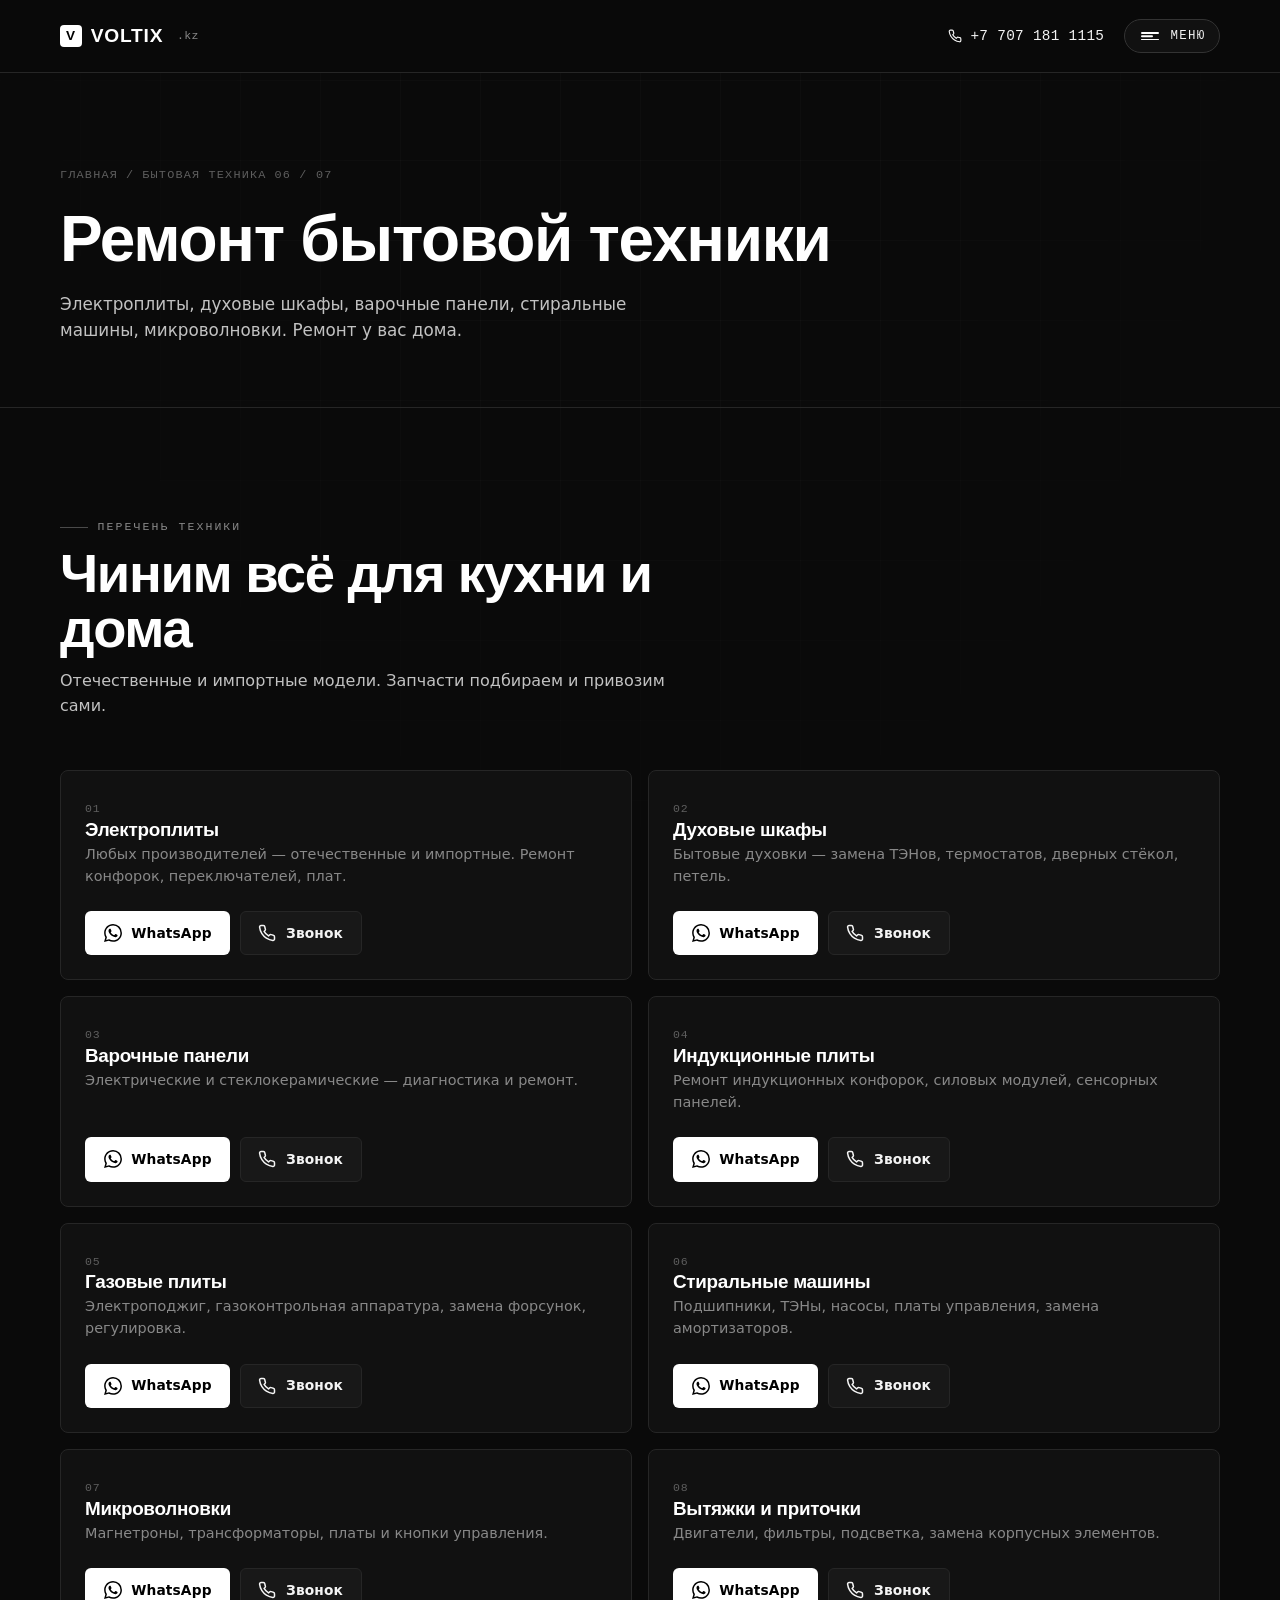
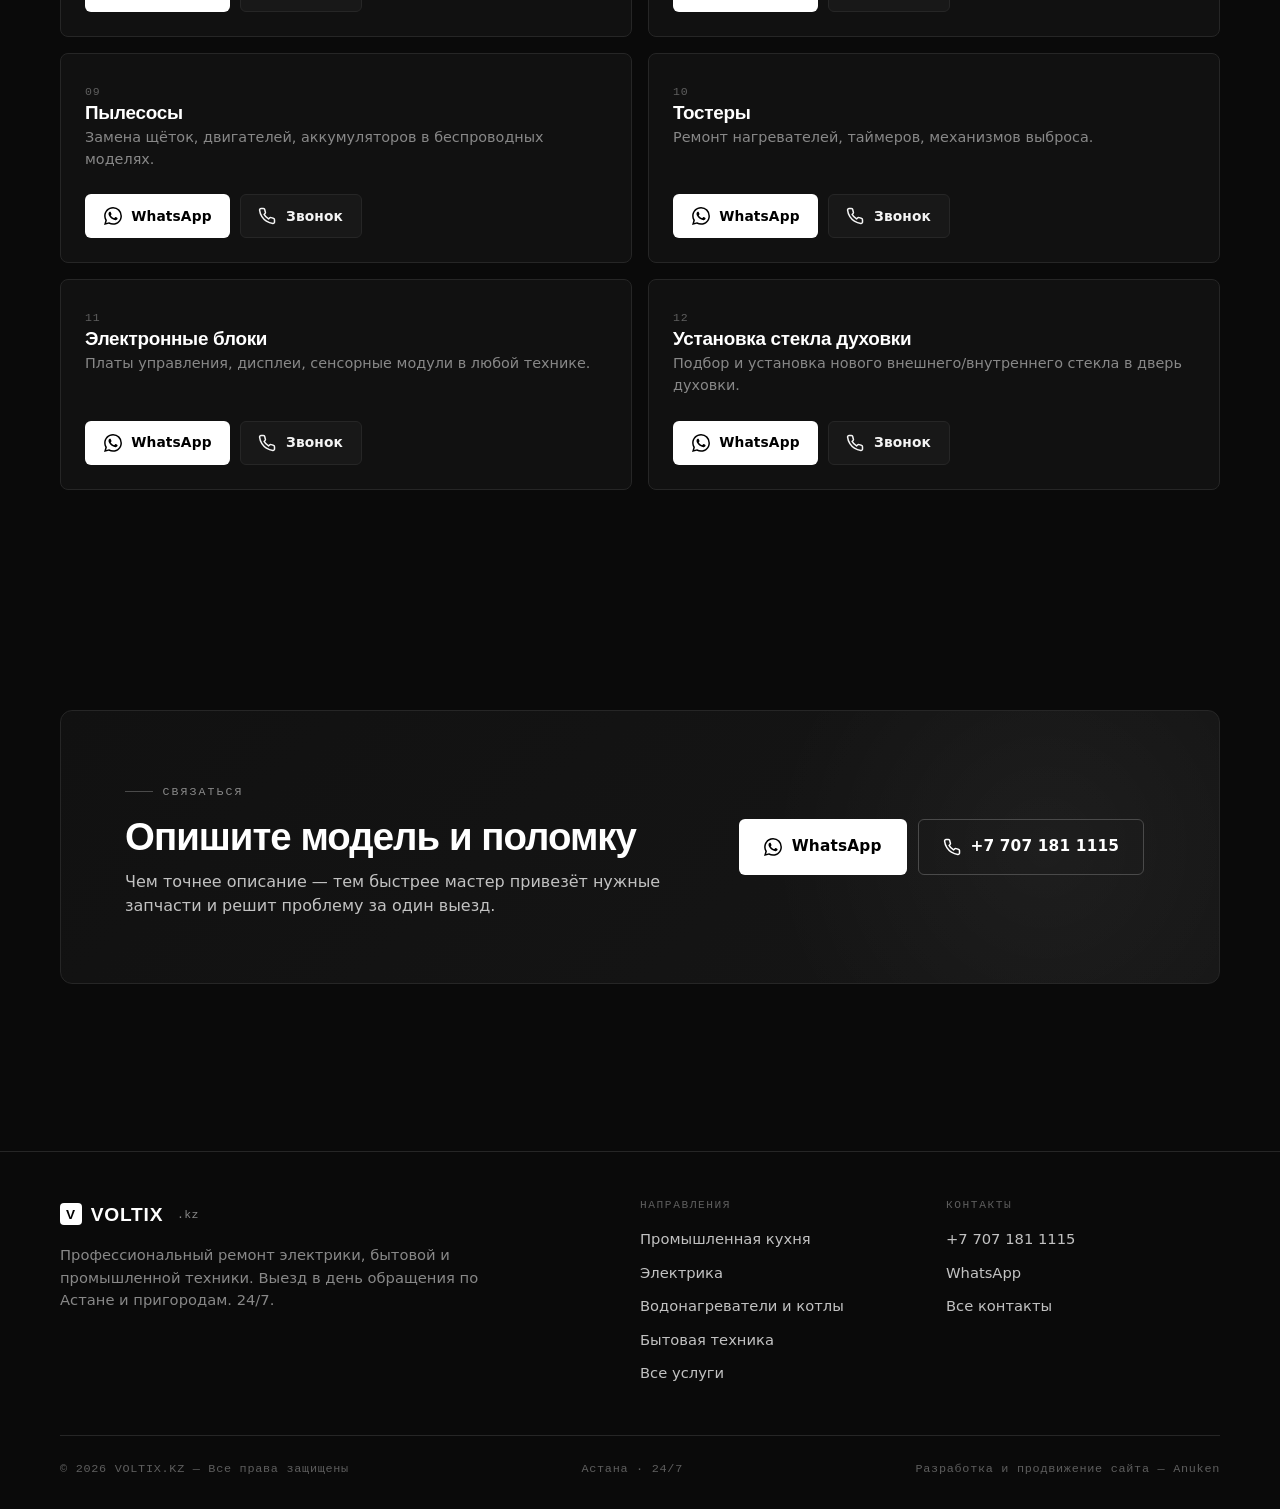
==== commit 48853be1: "Add files via upload" ====
--- a/appliances.html
+++ b/appliances.html
@@ -74,6 +74,7 @@
       <svg viewBox="0 0 24 24" fill="none" stroke="currentColor" stroke-width="2" stroke-linecap="round" stroke-linejoin="round"><circle cx="12" cy="12" r="10"/><polyline points="12 6 12 12 16 14"/></svg>
       Работаем 24/7 · без выходных
     </div>
+    <div class="dev-credit"><a href="https://wa.me/77074534518" target="_blank" rel="noopener">Разработка и продвижение сайта — Anuken</a></div>
   </div>
 </aside>
 
@@ -371,6 +372,7 @@
     <div class="footer-bottom">
       <div>© <span class="year"></span> VOLTIX.KZ — Все права защищены</div>
       <div>Астана · 24/7</div>
+      <div class="dev-credit"><a href="https://wa.me/77074534518" target="_blank" rel="noopener">Разработка и продвижение сайта — Anuken</a></div>
     </div>
   </div>
 </footer>
--- a/assets/style.css
+++ b/assets/style.css
@@ -0,0 +1,950 @@
+/* ===================================================================
+   VOLTIX.KZ — Refined industrial-technical aesthetic
+   Palette: pure black / graphite / white
+   =================================================================== */
+
+:root {
+  /* Colors */
+  --bg: #0a0a0a;
+  --bg-2: #111111;
+  --bg-3: #161616;
+  --bg-card: #181818;
+  --bg-elev: #1f1f1f;
+  --border: #262626;
+  --border-2: #333333;
+  --border-strong: #4a4a4a;
+  --text: #f4f4f4;
+  --text-2: #c2c2c2;
+  --text-muted: #888888;
+  --text-dim: #5e5e5e;
+  --white: #ffffff;
+  --black: #000000;
+
+  /* Typography */
+  --font-display: 'Unbounded', 'Inter Tight', sans-serif;
+  --font-body: 'Manrope', system-ui, sans-serif;
+  --font-mono: 'JetBrains Mono', ui-monospace, monospace;
+
+  /* Spacing */
+  --container: 1240px;
+  --pad-x: clamp(1.25rem, 4vw, 2.5rem);
+
+  /* Effects */
+  --shadow-lift: 0 20px 60px -20px rgba(0, 0, 0, 0.8);
+  --transition: 0.32s cubic-bezier(0.22, 1, 0.36, 1);
+}
+
+/* ----------- reset ----------- */
+*, *::before, *::after { box-sizing: border-box; margin: 0; padding: 0; }
+html { scroll-behavior: smooth; -webkit-text-size-adjust: 100%; }
+body {
+  background: var(--bg);
+  color: var(--text);
+  font-family: var(--font-body);
+  font-size: 16px;
+  line-height: 1.55;
+  font-weight: 400;
+  -webkit-font-smoothing: antialiased;
+  -moz-osx-font-smoothing: grayscale;
+  min-height: 100vh;
+  overflow-x: hidden;
+}
+img, svg { display: block; max-width: 100%; }
+a { color: inherit; text-decoration: none; }
+button { font-family: inherit; cursor: pointer; border: none; background: none; color: inherit; }
+ul { list-style: none; }
+
+/* Selection */
+::selection { background: var(--white); color: var(--black); }
+
+/* ----------- subtle background grid ----------- */
+body::before {
+  content: '';
+  position: fixed;
+  inset: 0;
+  background-image:
+    linear-gradient(rgba(255,255,255,0.018) 1px, transparent 1px),
+    linear-gradient(90deg, rgba(255,255,255,0.018) 1px, transparent 1px);
+  background-size: 80px 80px;
+  pointer-events: none;
+  z-index: 0;
+  mask-image: radial-gradient(ellipse at top, black 30%, transparent 80%);
+}
+
+/* ----------- layout ----------- */
+.container {
+  width: 100%;
+  max-width: var(--container);
+  margin: 0 auto;
+  padding: 0 var(--pad-x);
+  position: relative;
+}
+
+main { position: relative; z-index: 1; }
+
+/* ----------- typography ----------- */
+.eyebrow {
+  font-family: var(--font-mono);
+  font-size: 0.72rem;
+  font-weight: 500;
+  letter-spacing: 0.18em;
+  text-transform: uppercase;
+  color: var(--text-muted);
+  display: inline-flex;
+  align-items: center;
+  gap: 0.6rem;
+}
+.eyebrow::before {
+  content: '';
+  width: 28px;
+  height: 1px;
+  background: var(--border-strong);
+}
+
+.section-index {
+  font-family: var(--font-mono);
+  font-size: 0.78rem;
+  color: var(--text-dim);
+  letter-spacing: 0.1em;
+}
+
+h1, h2, h3, h4 {
+  font-family: var(--font-display);
+  font-weight: 700;
+  line-height: 1.02;
+  letter-spacing: -0.02em;
+  color: var(--white);
+}
+
+h1 {
+  font-size: clamp(2.6rem, 7vw, 5.4rem);
+  font-weight: 800;
+}
+
+h2 {
+  font-size: clamp(2rem, 4.5vw, 3.4rem);
+  letter-spacing: -0.025em;
+}
+
+h3 {
+  font-size: clamp(1.25rem, 2.2vw, 1.55rem);
+  font-weight: 600;
+  letter-spacing: -0.015em;
+}
+
+p.lead {
+  font-size: clamp(1.05rem, 1.6vw, 1.25rem);
+  color: var(--text-2);
+  max-width: 60ch;
+  line-height: 1.55;
+}
+
+/* ============= HEADER ============= */
+.site-header {
+  position: sticky;
+  top: 0;
+  z-index: 50;
+  background: rgba(10, 10, 10, 0.78);
+  backdrop-filter: blur(14px) saturate(120%);
+  -webkit-backdrop-filter: blur(14px) saturate(120%);
+  border-bottom: 1px solid var(--border);
+}
+.header-inner {
+  display: flex;
+  align-items: center;
+  justify-content: space-between;
+  height: 72px;
+}
+.logo {
+  display: inline-flex;
+  align-items: center;
+  gap: 0.55rem;
+  font-family: var(--font-display);
+  font-weight: 800;
+  font-size: 1.2rem;
+  letter-spacing: 0.04em;
+  color: var(--white);
+}
+.logo .bolt {
+  width: 22px;
+  height: 22px;
+  display: grid;
+  place-items: center;
+  background: var(--white);
+  color: var(--black);
+  border-radius: 4px;
+  font-size: 0.85rem;
+  font-weight: 900;
+}
+.logo .domain {
+  font-family: var(--font-mono);
+  font-size: 0.72rem;
+  color: var(--text-muted);
+  font-weight: 500;
+  letter-spacing: 0.04em;
+  margin-left: 0.3rem;
+}
+.header-right {
+  display: inline-flex;
+  align-items: center;
+  gap: 1.25rem;
+}
+.header-phone {
+  display: none;
+  font-family: var(--font-mono);
+  font-size: 0.9rem;
+  color: var(--text);
+  letter-spacing: 0.02em;
+}
+.header-phone:hover { color: var(--white); }
+
+@media (min-width: 720px) {
+  .header-phone { display: inline-flex; align-items: center; gap: 0.5rem; }
+}
+
+/* ----------- hamburger button ----------- */
+.menu-btn {
+  display: inline-flex;
+  align-items: center;
+  gap: 0.7rem;
+  padding: 0.55rem 0.85rem 0.55rem 1rem;
+  border: 1px solid var(--border-2);
+  border-radius: 999px;
+  background: var(--bg-2);
+  font-family: var(--font-mono);
+  font-size: 0.78rem;
+  letter-spacing: 0.1em;
+  text-transform: uppercase;
+  color: var(--text);
+  transition: background var(--transition), border-color var(--transition);
+}
+.menu-btn:hover { background: var(--bg-elev); border-color: var(--border-strong); }
+.menu-btn .lines {
+  position: relative;
+  width: 18px;
+  height: 12px;
+}
+.menu-btn .lines span {
+  position: absolute;
+  left: 0;
+  right: 0;
+  height: 1.5px;
+  background: var(--white);
+  border-radius: 1px;
+}
+.menu-btn .lines span:nth-child(1) { top: 2px; }
+.menu-btn .lines span:nth-child(2) { top: 50%; transform: translateY(-50%); width: 12px; }
+.menu-btn .lines span:nth-child(3) { bottom: 2px; }
+
+/* ============= MENU OVERLAY ============= */
+.menu-overlay {
+  position: fixed;
+  inset: 0;
+  background: rgba(0, 0, 0, 0.6);
+  opacity: 0;
+  visibility: hidden;
+  z-index: 100;
+  transition: opacity var(--transition), visibility var(--transition);
+  backdrop-filter: blur(4px);
+}
+.menu-overlay.is-open {
+  opacity: 1;
+  visibility: visible;
+}
+
+.menu-panel {
+  position: fixed;
+  top: 0;
+  right: 0;
+  bottom: 0;
+  width: min(440px, 100%);
+  background: var(--bg);
+  border-left: 1px solid var(--border);
+  z-index: 101;
+  transform: translateX(100%);
+  transition: transform 0.45s cubic-bezier(0.22, 1, 0.36, 1);
+  display: flex;
+  flex-direction: column;
+  overflow-y: auto;
+}
+.menu-panel.is-open { transform: translateX(0); }
+
+.menu-head {
+  display: flex;
+  align-items: center;
+  justify-content: space-between;
+  padding: 1.25rem var(--pad-x);
+  border-bottom: 1px solid var(--border);
+}
+.menu-close {
+  width: 40px;
+  height: 40px;
+  display: grid;
+  place-items: center;
+  border-radius: 50%;
+  border: 1px solid var(--border-2);
+  color: var(--text);
+  transition: background var(--transition), border-color var(--transition);
+}
+.menu-close:hover { background: var(--bg-elev); border-color: var(--border-strong); }
+.menu-close svg { width: 14px; height: 14px; }
+
+.menu-nav {
+  padding: 1.5rem var(--pad-x) 1rem;
+  flex: 1;
+}
+.menu-section-title {
+  font-family: var(--font-mono);
+  font-size: 0.7rem;
+  letter-spacing: 0.18em;
+  text-transform: uppercase;
+  color: var(--text-dim);
+  margin-bottom: 1rem;
+  margin-top: 1.5rem;
+}
+.menu-section-title:first-child { margin-top: 0; }
+
+.menu-list { display: flex; flex-direction: column; }
+.menu-list a {
+  display: flex;
+  align-items: baseline;
+  justify-content: space-between;
+  padding: 0.85rem 0;
+  font-family: var(--font-display);
+  font-weight: 600;
+  font-size: 1.4rem;
+  letter-spacing: -0.01em;
+  border-bottom: 1px solid var(--border);
+  color: var(--text);
+  transition: color var(--transition), padding-left var(--transition);
+}
+.menu-list a:hover { color: var(--white); padding-left: 0.6rem; }
+.menu-list a.active { color: var(--white); }
+.menu-list a .num {
+  font-family: var(--font-mono);
+  font-size: 0.72rem;
+  font-weight: 500;
+  color: var(--text-dim);
+  letter-spacing: 0.08em;
+}
+
+.menu-foot {
+  padding: 1.5rem var(--pad-x) 2rem;
+  border-top: 1px solid var(--border);
+  display: flex;
+  flex-direction: column;
+  gap: 0.85rem;
+}
+.menu-foot .contact-line {
+  display: flex;
+  align-items: center;
+  gap: 0.7rem;
+  color: var(--text-2);
+  font-family: var(--font-mono);
+  font-size: 0.85rem;
+}
+.menu-foot .contact-line svg { width: 14px; height: 14px; color: var(--text-muted); }
+
+/* ============= BUTTONS ============= */
+.btn {
+  display: inline-flex;
+  align-items: center;
+  justify-content: center;
+  gap: 0.6rem;
+  padding: 0.95rem 1.5rem;
+  font-family: var(--font-body);
+  font-weight: 600;
+  font-size: 0.96rem;
+  letter-spacing: 0.01em;
+  border-radius: 6px;
+  transition: transform var(--transition), background var(--transition), color var(--transition), border-color var(--transition);
+  white-space: nowrap;
+  border: 1px solid transparent;
+  position: relative;
+  overflow: hidden;
+}
+.btn:hover { transform: translateY(-1px); }
+.btn:active { transform: translateY(0); }
+.btn svg { width: 18px; height: 18px; flex-shrink: 0; }
+
+.btn-primary {
+  background: var(--white);
+  color: var(--black);
+}
+.btn-primary:hover { background: #e8e8e8; }
+
+.btn-outline {
+  background: transparent;
+  color: var(--white);
+  border-color: var(--border-strong);
+}
+.btn-outline:hover { background: var(--bg-elev); border-color: var(--white); }
+
+.btn-ghost {
+  background: var(--bg-card);
+  color: var(--text);
+  border-color: var(--border);
+}
+.btn-ghost:hover { background: var(--bg-elev); border-color: var(--border-strong); color: var(--white); }
+
+.btn-sm {
+  padding: 0.65rem 1.1rem;
+  font-size: 0.86rem;
+}
+
+.btn-block { width: 100%; }
+
+/* ============= HERO ============= */
+.hero {
+  position: relative;
+  padding: clamp(4rem, 10vw, 8rem) 0 clamp(4rem, 8vw, 6rem);
+  overflow: hidden;
+}
+.hero::after {
+  content: '';
+  position: absolute;
+  bottom: 0;
+  left: 0;
+  right: 0;
+  height: 1px;
+  background: linear-gradient(90deg, transparent, var(--border), transparent);
+}
+
+.hero-meta {
+  display: flex;
+  justify-content: space-between;
+  align-items: center;
+  margin-bottom: clamp(2rem, 5vw, 3.5rem);
+  font-family: var(--font-mono);
+  font-size: 0.72rem;
+  color: var(--text-muted);
+  letter-spacing: 0.12em;
+  text-transform: uppercase;
+}
+.hero-meta .dot {
+  display: inline-block;
+  width: 6px;
+  height: 6px;
+  background: #4ade80;
+  border-radius: 50%;
+  margin-right: 0.5rem;
+  vertical-align: middle;
+  box-shadow: 0 0 8px #4ade80;
+  animation: pulse 2s ease-in-out infinite;
+}
+@keyframes pulse {
+  0%, 100% { opacity: 1; }
+  50% { opacity: 0.4; }
+}
+
+.hero-title {
+  font-size: clamp(2.6rem, 9vw, 6.2rem);
+  font-weight: 800;
+  line-height: 0.96;
+  letter-spacing: -0.035em;
+  margin-bottom: 1.6rem;
+}
+.hero-title .accent {
+  display: inline-block;
+  color: var(--text-muted);
+  position: relative;
+}
+
+.hero-sub {
+  font-size: clamp(1.05rem, 1.8vw, 1.3rem);
+  color: var(--text-2);
+  max-width: 56ch;
+  line-height: 1.5;
+  margin-bottom: clamp(2rem, 4vw, 2.8rem);
+}
+
+.hero-cta {
+  display: flex;
+  flex-wrap: wrap;
+  gap: 0.85rem;
+  margin-bottom: clamp(2rem, 4vw, 3rem);
+}
+.hero-cta .btn { padding: 1.1rem 1.7rem; font-size: 1rem; }
+
+.hero-foot {
+  display: grid;
+  grid-template-columns: 1fr;
+  gap: 1.5rem;
+  padding-top: 2rem;
+  border-top: 1px dashed var(--border-2);
+}
+@media (min-width: 720px) {
+  .hero-foot { grid-template-columns: repeat(4, 1fr); }
+}
+.hero-stat {
+  display: flex;
+  flex-direction: column;
+  gap: 0.35rem;
+}
+.hero-stat .val {
+  font-family: var(--font-display);
+  font-size: 1.6rem;
+  font-weight: 700;
+  color: var(--white);
+  letter-spacing: -0.02em;
+}
+.hero-stat .lbl {
+  font-family: var(--font-mono);
+  font-size: 0.72rem;
+  color: var(--text-muted);
+  letter-spacing: 0.08em;
+  text-transform: uppercase;
+}
+
+/* ----------- page hero (smaller) ----------- */
+.page-hero {
+  padding: clamp(3rem, 7vw, 5.5rem) 0 clamp(2.5rem, 5vw, 4rem);
+  position: relative;
+  border-bottom: 1px solid var(--border);
+}
+.page-hero h1 {
+  font-size: clamp(2.2rem, 6vw, 4rem);
+  margin-bottom: 1.2rem;
+}
+.page-hero p {
+  color: var(--text-2);
+  max-width: 60ch;
+  font-size: 1.05rem;
+}
+.page-crumbs {
+  display: inline-flex;
+  align-items: center;
+  gap: 0.5rem;
+  font-family: var(--font-mono);
+  font-size: 0.74rem;
+  color: var(--text-dim);
+  letter-spacing: 0.1em;
+  text-transform: uppercase;
+  margin-bottom: 1.4rem;
+}
+.page-crumbs a:hover { color: var(--text); }
+
+/* ============= SECTIONS ============= */
+.section {
+  padding: clamp(4rem, 8vw, 6.5rem) 0;
+  position: relative;
+}
+.section-head {
+  display: flex;
+  justify-content: space-between;
+  align-items: flex-end;
+  gap: 2rem;
+  margin-bottom: clamp(2rem, 4vw, 3.5rem);
+  flex-wrap: wrap;
+}
+.section-head .text { max-width: 60ch; }
+.section-head h2 { margin-top: 0.6rem; }
+.section-head p { color: var(--text-2); margin-top: 0.8rem; line-height: 1.55; }
+
+/* ============= SERVICES GRID (homepage) ============= */
+.services-grid {
+  display: grid;
+  grid-template-columns: 1fr;
+  gap: 1px;
+  background: var(--border);
+  border: 1px solid var(--border);
+  border-radius: 8px;
+  overflow: hidden;
+}
+@media (min-width: 640px) {
+  .services-grid { grid-template-columns: repeat(2, 1fr); }
+}
+@media (min-width: 1024px) {
+  .services-grid { grid-template-columns: repeat(3, 1fr); }
+}
+
+.service-tile {
+  display: flex;
+  flex-direction: column;
+  padding: 2rem 1.8rem;
+  background: var(--bg-2);
+  position: relative;
+  min-height: 240px;
+  transition: background var(--transition);
+}
+.service-tile:hover { background: var(--bg-elev); }
+.service-tile:hover .tile-arrow { transform: translate(4px, -4px); }
+
+.tile-num {
+  font-family: var(--font-mono);
+  font-size: 0.72rem;
+  color: var(--text-dim);
+  letter-spacing: 0.1em;
+  margin-bottom: 2.2rem;
+}
+.service-tile h3 {
+  font-size: 1.35rem;
+  margin-bottom: 0.7rem;
+  letter-spacing: -0.02em;
+}
+.service-tile p {
+  color: var(--text-muted);
+  font-size: 0.92rem;
+  line-height: 1.55;
+  margin-bottom: auto;
+}
+.tile-arrow {
+  position: absolute;
+  top: 1.8rem;
+  right: 1.8rem;
+  width: 38px;
+  height: 38px;
+  display: grid;
+  place-items: center;
+  border-radius: 50%;
+  border: 1px solid var(--border-2);
+  color: var(--text);
+  transition: transform var(--transition), background var(--transition), color var(--transition);
+}
+.service-tile:hover .tile-arrow { background: var(--white); color: var(--black); border-color: var(--white); }
+
+/* ============= SERVICE LIST (subpages) ============= */
+.service-list {
+  display: grid;
+  grid-template-columns: 1fr;
+  gap: 1rem;
+}
+@media (min-width: 720px) {
+  .service-list { grid-template-columns: repeat(2, 1fr); }
+}
+
+.service-row {
+  display: flex;
+  flex-direction: column;
+  gap: 1rem;
+  padding: 1.5rem;
+  background: var(--bg-2);
+  border: 1px solid var(--border);
+  border-radius: 8px;
+  transition: border-color var(--transition), background var(--transition);
+}
+.service-row:hover { border-color: var(--border-strong); background: var(--bg-elev); }
+.service-row .row-num {
+  font-family: var(--font-mono);
+  font-size: 0.72rem;
+  color: var(--text-dim);
+  letter-spacing: 0.08em;
+}
+.service-row h3 {
+  font-size: 1.18rem;
+  font-weight: 600;
+  font-family: var(--font-display);
+  margin-bottom: 0.3rem;
+}
+.service-row p {
+  color: var(--text-muted);
+  font-size: 0.9rem;
+  line-height: 1.5;
+}
+.service-row .row-actions {
+  display: flex;
+  gap: 0.6rem;
+  margin-top: auto;
+  padding-top: 0.5rem;
+}
+
+/* ============= CATEGORY SECTION (services overview) ============= */
+.category-block {
+  padding: 2rem 0;
+  border-top: 1px solid var(--border);
+}
+.category-block:first-of-type { border-top: none; padding-top: 0.5rem; }
+.category-head {
+  display: flex;
+  align-items: baseline;
+  justify-content: space-between;
+  gap: 1.5rem;
+  margin-bottom: 1.5rem;
+  flex-wrap: wrap;
+}
+.category-head h2 {
+  font-size: clamp(1.5rem, 3vw, 2.1rem);
+  letter-spacing: -0.02em;
+}
+.category-head .cat-num {
+  font-family: var(--font-mono);
+  font-size: 0.78rem;
+  color: var(--text-dim);
+  letter-spacing: 0.1em;
+}
+.category-head .cat-link {
+  font-family: var(--font-mono);
+  font-size: 0.78rem;
+  color: var(--text-muted);
+  letter-spacing: 0.08em;
+  text-transform: uppercase;
+  display: inline-flex;
+  align-items: center;
+  gap: 0.4rem;
+}
+.category-head .cat-link:hover { color: var(--white); }
+
+.chip-list {
+  display: flex;
+  flex-wrap: wrap;
+  gap: 0.5rem;
+}
+.chip-list a {
+  display: inline-flex;
+  align-items: center;
+  gap: 0.45rem;
+  padding: 0.55rem 0.95rem;
+  background: var(--bg-2);
+  border: 1px solid var(--border);
+  border-radius: 999px;
+  font-size: 0.88rem;
+  color: var(--text-2);
+  transition: background var(--transition), border-color var(--transition), color var(--transition);
+}
+.chip-list a:hover {
+  background: var(--bg-elev);
+  border-color: var(--border-strong);
+  color: var(--white);
+}
+.chip-list a svg { width: 13px; height: 13px; }
+
+/* ============= FEATURES (why us) ============= */
+.feature-grid {
+  display: grid;
+  grid-template-columns: 1fr;
+  gap: 1.5rem;
+}
+@media (min-width: 720px) {
+  .feature-grid { grid-template-columns: repeat(2, 1fr); }
+}
+@media (min-width: 1024px) {
+  .feature-grid { grid-template-columns: repeat(4, 1fr); }
+}
+
+.feature {
+  padding: 1.8rem;
+  background: var(--bg-2);
+  border: 1px solid var(--border);
+  border-radius: 8px;
+  position: relative;
+}
+.feature .ico {
+  width: 44px;
+  height: 44px;
+  display: grid;
+  place-items: center;
+  background: var(--bg-elev);
+  border: 1px solid var(--border-2);
+  border-radius: 8px;
+  margin-bottom: 1.3rem;
+  color: var(--white);
+}
+.feature .ico svg { width: 20px; height: 20px; }
+.feature h3 {
+  font-size: 1.05rem;
+  font-weight: 600;
+  margin-bottom: 0.5rem;
+  font-family: var(--font-display);
+  letter-spacing: -0.01em;
+}
+.feature p {
+  color: var(--text-muted);
+  font-size: 0.92rem;
+  line-height: 1.55;
+}
+
+/* ============= CTA BLOCK ============= */
+.cta-block {
+  margin-top: 1rem;
+  padding: clamp(2.5rem, 5vw, 4rem);
+  background: linear-gradient(135deg, var(--bg-2) 0%, var(--bg-3) 100%);
+  border: 1px solid var(--border);
+  border-radius: 12px;
+  display: grid;
+  grid-template-columns: 1fr;
+  gap: 2rem;
+  align-items: center;
+  position: relative;
+  overflow: hidden;
+}
+.cta-block::before {
+  content: '';
+  position: absolute;
+  top: -50%;
+  right: -10%;
+  width: 50%;
+  height: 200%;
+  background: radial-gradient(circle at center, rgba(255,255,255,0.04), transparent 70%);
+  pointer-events: none;
+}
+@media (min-width: 860px) {
+  .cta-block { grid-template-columns: 1.4fr 1fr; }
+}
+.cta-block h2 {
+  font-size: clamp(1.6rem, 3.5vw, 2.4rem);
+  margin-bottom: 0.85rem;
+}
+.cta-block p { color: var(--text-2); }
+.cta-block .actions {
+  display: flex;
+  flex-wrap: wrap;
+  gap: 0.7rem;
+}
+
+/* ============= CONTACT PAGE ============= */
+.contact-grid {
+  display: grid;
+  grid-template-columns: 1fr;
+  gap: 1rem;
+  margin-top: 1rem;
+}
+@media (min-width: 720px) {
+  .contact-grid { grid-template-columns: repeat(2, 1fr); }
+}
+.contact-card {
+  padding: 2rem;
+  background: var(--bg-2);
+  border: 1px solid var(--border);
+  border-radius: 10px;
+  display: flex;
+  flex-direction: column;
+  gap: 0.6rem;
+}
+.contact-card .lbl {
+  font-family: var(--font-mono);
+  font-size: 0.72rem;
+  color: var(--text-muted);
+  letter-spacing: 0.12em;
+  text-transform: uppercase;
+}
+.contact-card .val {
+  font-family: var(--font-display);
+  font-size: 1.5rem;
+  font-weight: 600;
+  color: var(--white);
+  letter-spacing: -0.01em;
+}
+.contact-card .hint {
+  color: var(--text-muted);
+  font-size: 0.92rem;
+}
+.contact-card .actions {
+  display: flex;
+  gap: 0.6rem;
+  margin-top: 0.8rem;
+  flex-wrap: wrap;
+}
+
+/* ============= FOOTER ============= */
+.site-footer {
+  margin-top: 4rem;
+  padding: 3rem 0 2rem;
+  border-top: 1px solid var(--border);
+  position: relative;
+  z-index: 1;
+}
+.footer-top {
+  display: grid;
+  grid-template-columns: 1fr;
+  gap: 2rem;
+  margin-bottom: 2.5rem;
+}
+@media (min-width: 820px) {
+  .footer-top { grid-template-columns: 2fr 1fr 1fr; }
+}
+.footer-brand p {
+  color: var(--text-muted);
+  font-size: 0.92rem;
+  max-width: 45ch;
+  margin-top: 0.9rem;
+  line-height: 1.55;
+}
+.footer-col h4 {
+  font-family: var(--font-mono);
+  font-size: 0.7rem;
+  text-transform: uppercase;
+  letter-spacing: 0.14em;
+  color: var(--text-dim);
+  font-weight: 500;
+  margin-bottom: 1rem;
+}
+.footer-col ul li { margin-bottom: 0.55rem; }
+.footer-col a {
+  color: var(--text-2);
+  font-size: 0.92rem;
+  transition: color var(--transition);
+}
+.footer-col a:hover { color: var(--white); }
+
+.footer-bottom {
+  display: flex;
+  flex-wrap: wrap;
+  justify-content: space-between;
+  align-items: center;
+  gap: 1rem;
+  padding-top: 1.5rem;
+  border-top: 1px solid var(--border);
+  font-family: var(--font-mono);
+  font-size: 0.74rem;
+  color: var(--text-dim);
+  letter-spacing: 0.06em;
+}
+
+/* ============= FLOATING ACTION (mobile) ============= */
+.float-actions {
+  position: fixed;
+  right: 1rem;
+  bottom: 1rem;
+  z-index: 40;
+  display: flex;
+  gap: 0.6rem;
+  opacity: 0;
+  transform: translateY(20px);
+  transition: opacity var(--transition), transform var(--transition);
+  pointer-events: none;
+}
+.float-actions.show {
+  opacity: 1;
+  transform: translateY(0);
+  pointer-events: auto;
+}
+.float-btn {
+  width: 52px;
+  height: 52px;
+  border-radius: 50%;
+  display: grid;
+  place-items: center;
+  background: var(--white);
+  color: var(--black);
+  box-shadow: 0 10px 30px rgba(0,0,0,0.5);
+}
+.float-btn.call { background: var(--bg-elev); color: var(--white); border: 1px solid var(--border-strong); }
+.float-btn svg { width: 22px; height: 22px; }
+
+/* ============= ANIMATIONS ============= */
+@keyframes fadeUp {
+  from { opacity: 0; transform: translateY(20px); }
+  to { opacity: 1; transform: translateY(0); }
+}
+.fade-up {
+  opacity: 0;
+  animation: fadeUp 0.7s cubic-bezier(0.22, 1, 0.36, 1) forwards;
+}
+.fade-up.d1 { animation-delay: 0.08s; }
+.fade-up.d2 { animation-delay: 0.16s; }
+.fade-up.d3 { animation-delay: 0.24s; }
+.fade-up.d4 { animation-delay: 0.32s; }
+.fade-up.d5 { animation-delay: 0.40s; }
+
+/* ============= UTILITY ============= */
+.muted { color: var(--text-muted); }
+.dim { color: var(--text-dim); }
+.mono { font-family: var(--font-mono); }
+
+/* Reduce motion */
+@media (prefers-reduced-motion: reduce) {
+  *, *::before, *::after {
+    animation-duration: 0.01ms !important;
+    transition-duration: 0.01ms !important;
+  }
+}
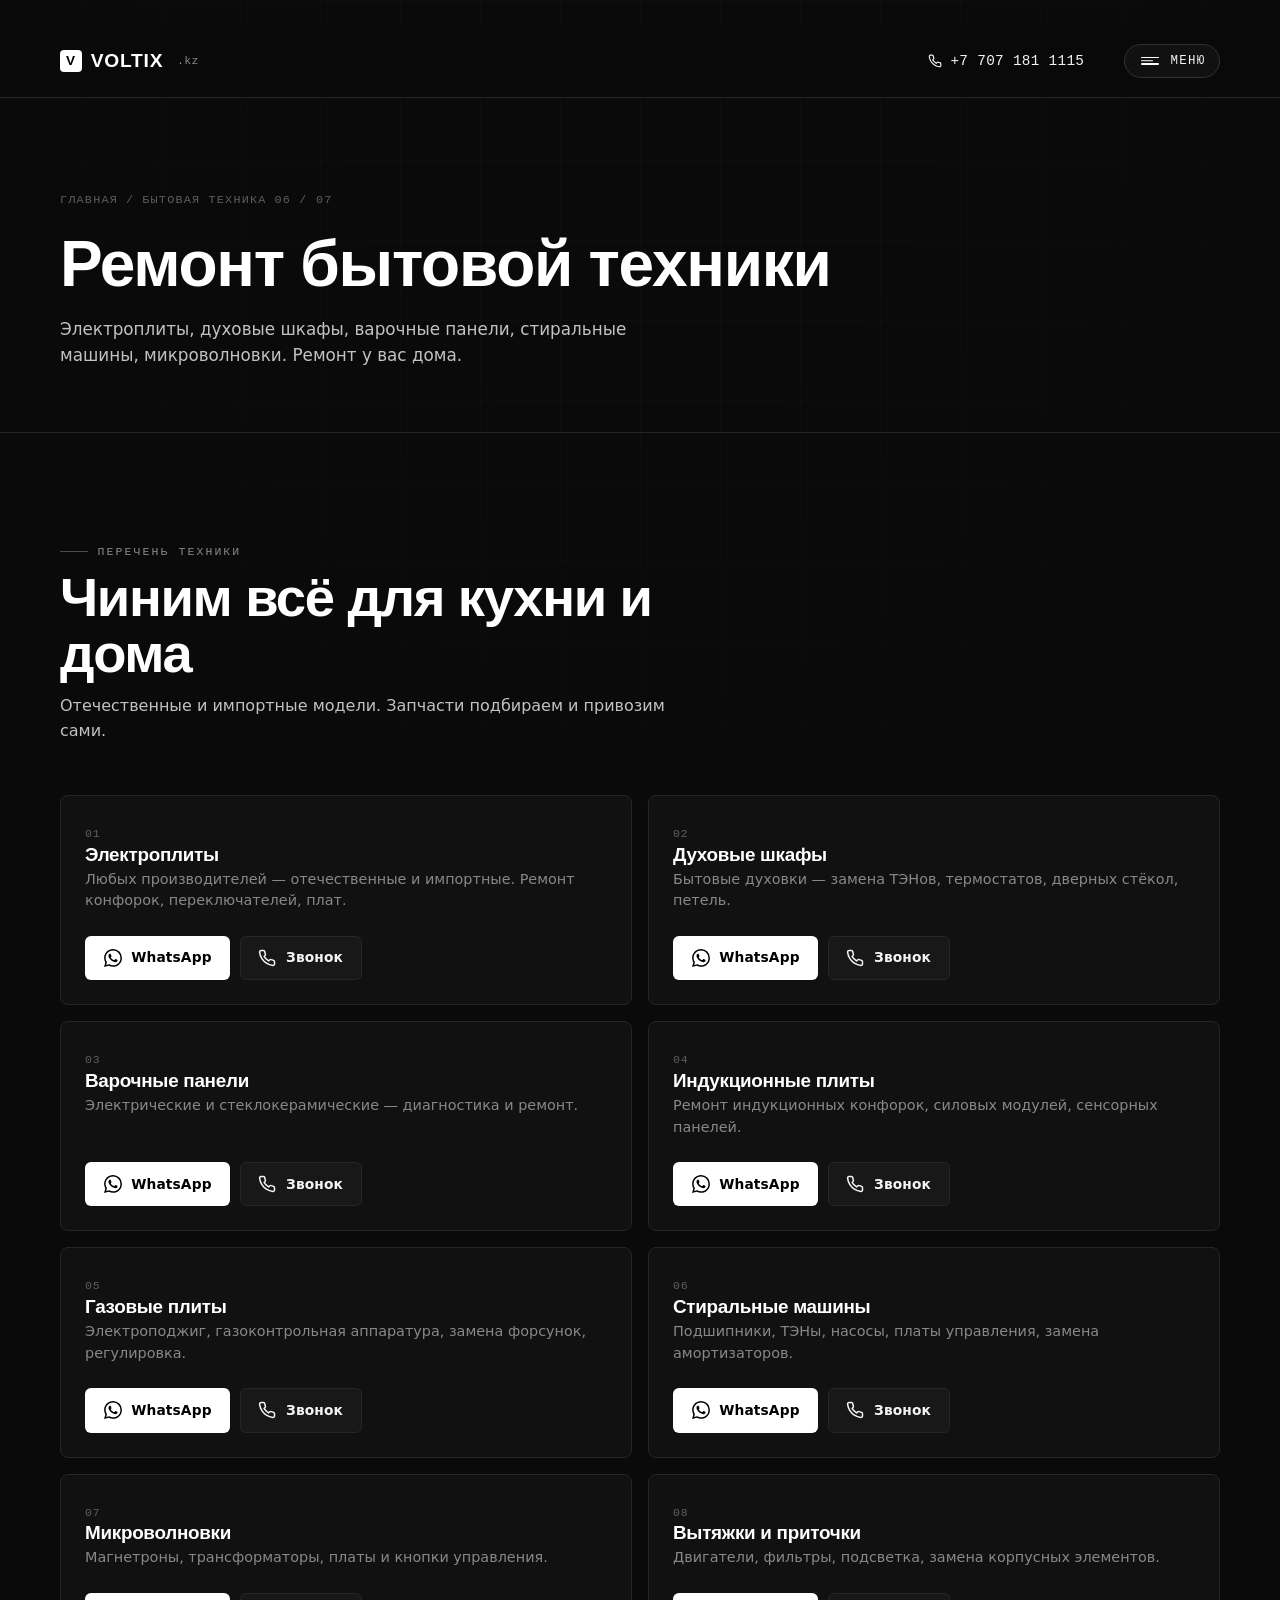
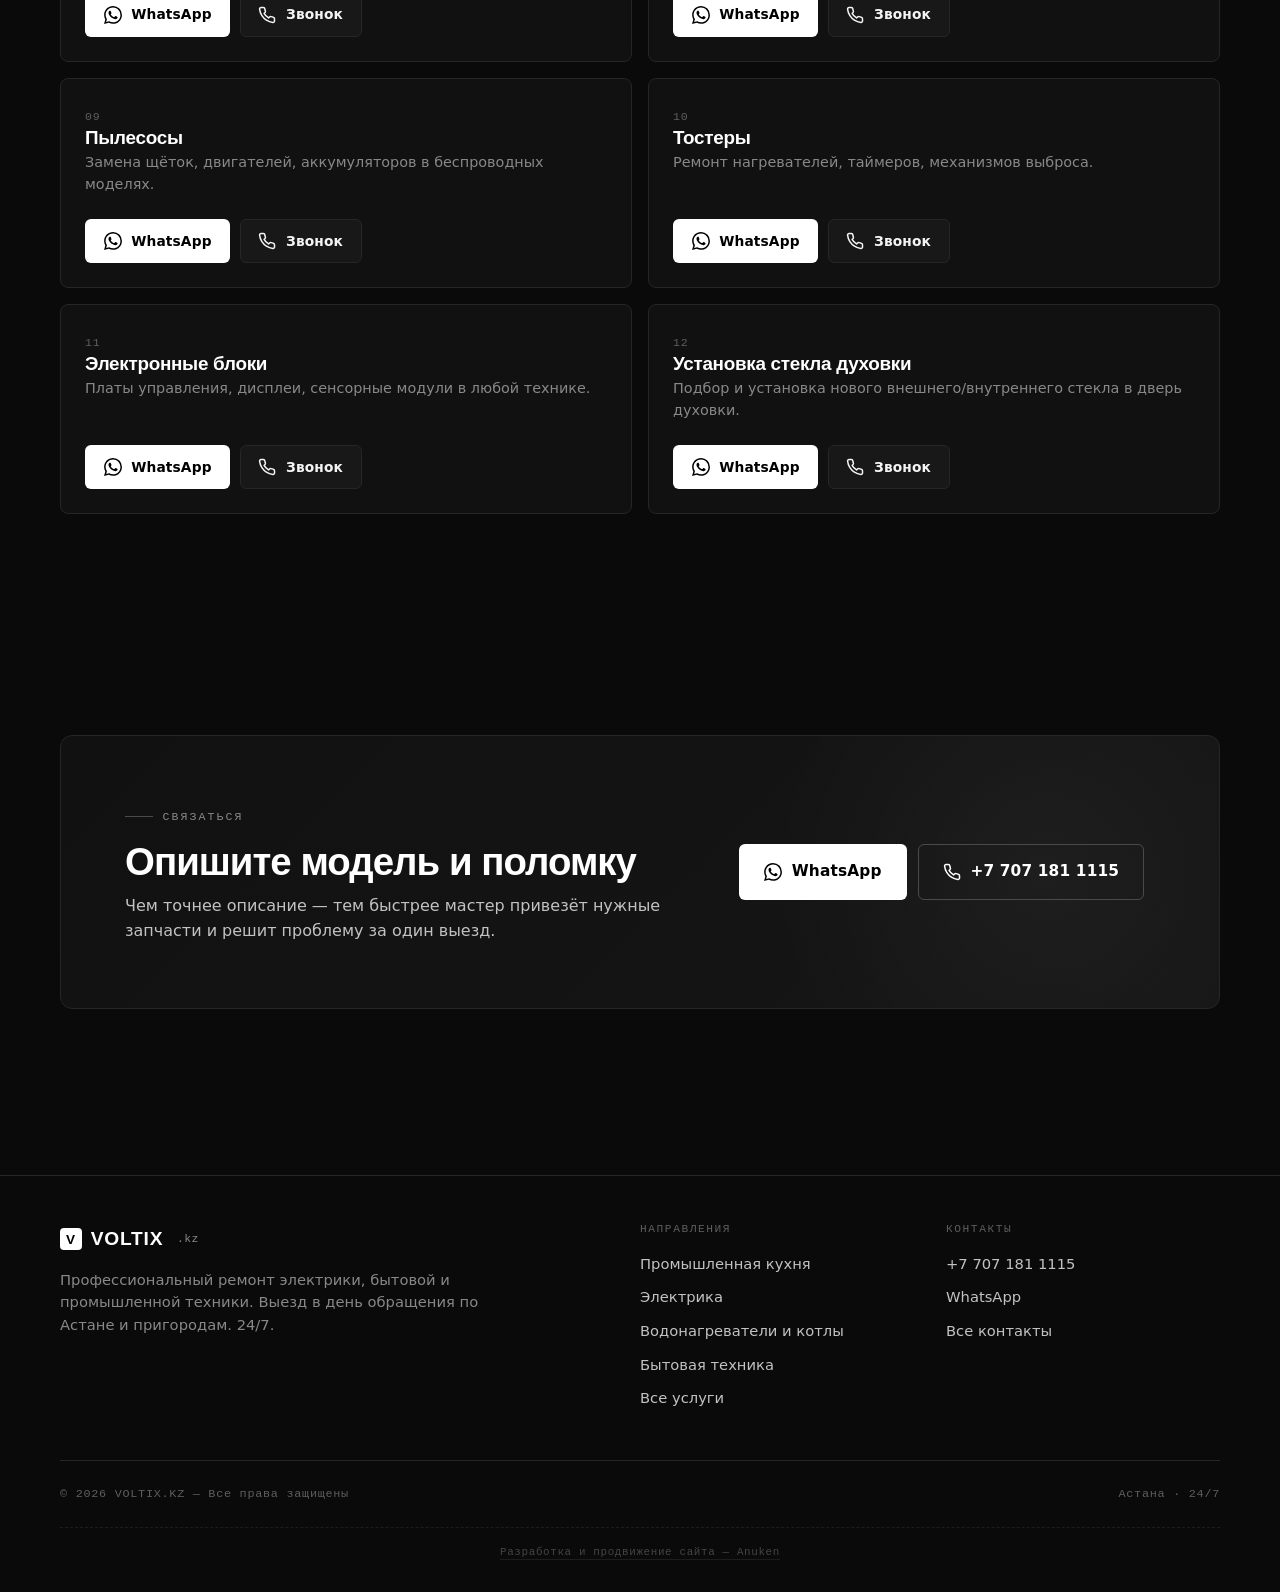
==== commit 9da83562: "Add files via upload" ====
--- a/appliances.html
+++ b/appliances.html
@@ -10,8 +10,13 @@
 <link rel="preconnect" href="https://fonts.gstatic.com" crossorigin />
 <link href="https://fonts.googleapis.com/css2?family=Unbounded:wght@500;600;700;800&family=Manrope:wght@400;500;600;700&family=JetBrains+Mono:wght@400;500;600&display=swap" rel="stylesheet" />
 <link rel="stylesheet" href="assets/style.css" />
+<script>(function(){try{var t=localStorage.getItem('voltix-theme');if(!t)t='light';document.documentElement.setAttribute('data-theme',t);}catch(e){}})();</script>
 </head>
 <body>
+
+<button class="scroll-top" data-scroll-top aria-label="Наверх">
+  <svg viewBox="0 0 24 24" fill="none" stroke="currentColor" stroke-width="2" stroke-linecap="round" stroke-linejoin="round"><path d="M12 19V5M5 12l7-7 7 7"/></svg>
+</button>
 
 <header class="site-header">
   <div class="container header-inner">
@@ -25,6 +30,10 @@
         <svg viewBox="0 0 24 24" width="14" height="14" fill="none" stroke="currentColor" stroke-width="2" stroke-linecap="round" stroke-linejoin="round"><path d="M22 16.92v3a2 2 0 0 1-2.18 2 19.79 19.79 0 0 1-8.63-3.07 19.5 19.5 0 0 1-6-6 19.79 19.79 0 0 1-3.07-8.67A2 2 0 0 1 4.11 2h3a2 2 0 0 1 2 1.72 12.84 12.84 0 0 0 .7 2.81 2 2 0 0 1-.45 2.11L8.09 9.91a16 16 0 0 0 6 6l1.27-1.27a2 2 0 0 1 2.11-.45 12.84 12.84 0 0 0 2.81.7A2 2 0 0 1 22 16.92z"/></svg>
         +7 707 181 1115
       </a>
+      <button class="theme-toggle" data-theme-toggle aria-label="Переключить тему">
+        <svg class="icon-moon" viewBox="0 0 24 24" fill="none" stroke="currentColor" stroke-width="2" stroke-linecap="round" stroke-linejoin="round"><path d="M21 12.79A9 9 0 1 1 11.21 3 7 7 0 0 0 21 12.79z"/></svg>
+        <svg class="icon-sun" viewBox="0 0 24 24" fill="none" stroke="currentColor" stroke-width="2" stroke-linecap="round" stroke-linejoin="round"><circle cx="12" cy="12" r="4"/><path d="M12 2v2M12 20v2M4.93 4.93l1.41 1.41M17.66 17.66l1.41 1.41M2 12h2M20 12h2M4.93 19.07l1.41-1.41M17.66 6.34l1.41-1.41"/></svg>
+      </button>
       <button class="menu-btn" data-menu-open aria-label="Открыть меню">
         <span class="lines"><span></span><span></span><span></span></span>
         Меню
@@ -58,6 +67,12 @@
     </ul>
   </nav>
   <div class="menu-foot">
+    <button class="theme-toggle" data-theme-toggle aria-label="Переключить тему">
+      <svg class="icon-moon" viewBox="0 0 24 24" fill="none" stroke="currentColor" stroke-width="2" stroke-linecap="round" stroke-linejoin="round"><path d="M21 12.79A9 9 0 1 1 11.21 3 7 7 0 0 0 21 12.79z"/></svg>
+      <svg class="icon-sun" viewBox="0 0 24 24" fill="none" stroke="currentColor" stroke-width="2" stroke-linecap="round" stroke-linejoin="round"><circle cx="12" cy="12" r="4"/><path d="M12 2v2M12 20v2M4.93 4.93l1.41 1.41M17.66 17.66l1.41 1.41M2 12h2M20 12h2M4.93 19.07l1.41-1.41M17.66 6.34l1.41-1.41"/></svg>
+      <span class="label-light">Тёмная тема</span>
+      <span class="label-dark">Светлая тема</span>
+    </button>
     <a href="#" class="btn btn-primary btn-block" data-wa="Здравствуйте! Подскажите по услугам Voltix.">
       <svg viewBox="0 0 24 24" fill="currentColor"><path d="M17.472 14.382c-.297-.149-1.758-.867-2.03-.967-.273-.099-.471-.148-.67.15-.197.297-.767.966-.94 1.164-.173.199-.347.223-.644.075-.297-.15-1.255-.463-2.39-1.475-.883-.788-1.48-1.761-1.653-2.059-.173-.297-.018-.458.13-.606.134-.133.298-.347.446-.52.149-.174.198-.298.298-.497.099-.198.05-.371-.025-.52-.075-.149-.669-1.612-.916-2.207-.242-.579-.487-.5-.669-.51l-.57-.01c-.198 0-.52.074-.792.372s-1.04 1.016-1.04 2.479 1.065 2.876 1.213 3.074c.149.198 2.095 3.2 5.077 4.487.709.306 1.262.489 1.694.625.712.227 1.36.195 1.871.118.571-.085 1.758-.719 2.006-1.413.248-.694.248-1.289.173-1.413-.074-.124-.272-.198-.57-.347m-5.421 7.403h-.004a9.87 9.87 0 0 1-5.031-1.378l-.361-.214-3.741.982.998-3.648-.235-.374a9.86 9.86 0 0 1-1.51-5.26c.001-5.45 4.436-9.884 9.888-9.884 2.64 0 5.122 1.03 6.988 2.898a9.825 9.825 0 0 1 2.893 6.994c-.003 5.45-4.437 9.884-9.885 9.884m8.413-18.297A11.815 11.815 0 0 0 12.05 0C5.495 0 .16 5.335.157 11.892c0 2.096.547 4.142 1.588 5.945L.057 24l6.305-1.654a11.882 11.882 0 0 0 5.683 1.448h.005c6.554 0 11.89-5.335 11.893-11.893A11.821 11.821 0 0 0 20.464 3.488"/></svg>
       Написать в WhatsApp
--- a/assets/style.css
+++ b/assets/style.css
@@ -890,6 +890,39 @@
   letter-spacing: 0.06em;
 }
 
+/* developer credit */
+.dev-credit {
+  width: 100%;
+  padding-top: 1rem;
+  margin-top: 0.5rem;
+  border-top: 1px dashed var(--border);
+  font-family: var(--font-mono);
+  font-size: 0.68rem;
+  letter-spacing: 0.06em;
+  color: var(--text-dim);
+  text-align: center;
+  opacity: 0.7;
+  transition: opacity var(--transition);
+}
+.dev-credit:hover { opacity: 1; }
+.dev-credit a {
+  color: inherit;
+  text-decoration: none;
+  border-bottom: 1px solid var(--border);
+  padding-bottom: 1px;
+  transition: color var(--transition), border-color var(--transition);
+}
+.dev-credit a:hover {
+  color: var(--white);
+  border-color: var(--white);
+}
+.menu-foot .dev-credit {
+  border-top: 1px dashed var(--border);
+  margin-top: 1rem;
+  padding-top: 1rem;
+  text-align: left;
+}
+
 /* ============= FLOATING ACTION (mobile) ============= */
 .float-actions {
   position: fixed;
